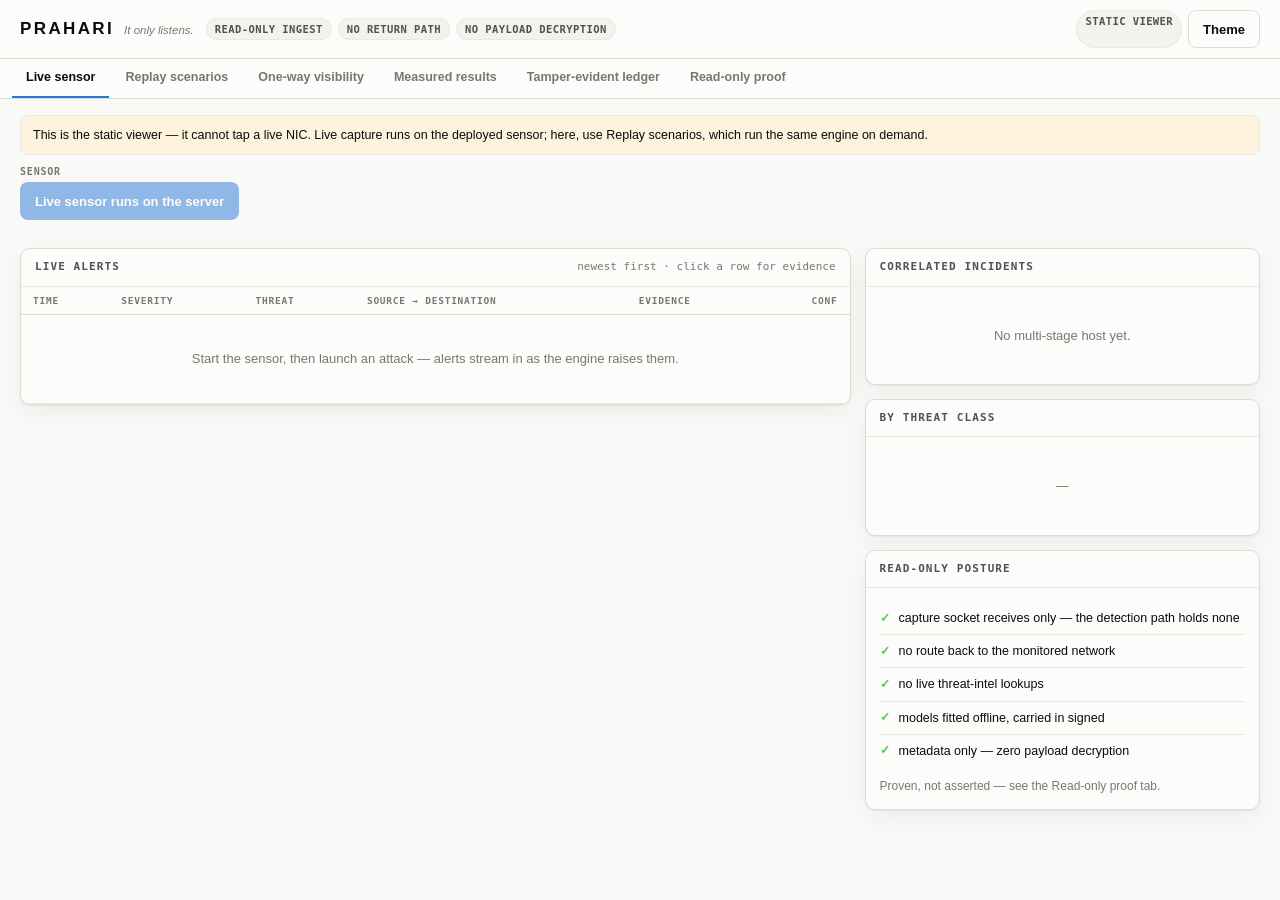
==== web/public/index.html @ 0287f347 "Add live web console: real-time sensor, SOC dashboard, and deployable viewer PRAHARI now has an end-" ====
<!doctype html>
<html lang="en">
<head>
<meta charset="utf-8">
<meta name="viewport" content="width=device-width, initial-scale=1, viewport-fit=cover">
<title>PRAHARI — passive network threat detection</title>
<link rel="icon" href="data:image/svg+xml,%3Csvg xmlns='http://www.w3.org/2000/svg' viewBox='0 0 32 32'%3E%3Ctext y='26' font-size='26'%3E%F0%9F%9B%A1%EF%B8%8F%3C/text%3E%3C/svg%3E">
<link rel="stylesheet" href="styles.css">
</head>
<body>
<header>
  <span class="brand">
    <h1>PRAHARI</h1>
    <span class="tag">It only listens.</span>
  </span>
  <span class="chips" id="posture-chips">
    <span class="chip">read-only ingest</span>
    <span class="chip">no return path</span>
    <span class="chip">no payload decryption</span>
  </span>
  <span class="grow"></span>
  <span class="chips">
    <span class="chip" id="mode-chip">checking…</span>
    <button class="btn ghost" id="theme-btn" title="Toggle theme" aria-label="Toggle theme">Theme</button>
  </span>
</header>

<nav class="tabs" role="tablist" id="tabs">
  <button role="tab" data-tab="live" aria-selected="true">Live sensor</button>
  <button role="tab" data-tab="replay" aria-selected="false">Replay scenarios</button>
  <button role="tab" data-tab="degraded" aria-selected="false">One-way visibility</button>
  <button role="tab" data-tab="metrics" aria-selected="false">Measured results</button>
  <button role="tab" data-tab="ledger" aria-selected="false">Tamper-evident ledger</button>
  <button role="tab" data-tab="proof" aria-selected="false">Read-only proof</button>
</nav>

<main>
  <!-- ===================== LIVE ===================== -->
  <section id="tab-live" class="tabpane">
    <div id="live-unavailable" class="banner" hidden></div>

    <div class="controls">
      <div class="field">
        <label>Sensor</label>
        <div style="display:flex;gap:8px;align-items:center">
          <button class="btn" id="live-toggle">Start sensor</button>
          <span class="clock" id="live-clock">idle</span>
        </div>
      </div>
      <div class="field grow">
        <label>Launch real attack traffic (crafted packets on the wire)</label>
        <div class="chips" id="attack-buttons"></div>
      </div>
    </div>

    <div class="stats" id="live-stats" style="margin-bottom:14px"></div>

    <div class="split">
      <div class="card">
        <h2>Live alerts <span class="muted" id="live-alert-count"></span>
          <span class="grow"></span>
          <span class="muted" style="font-weight:400;text-transform:none;letter-spacing:0">newest first · click a row for evidence</span>
        </h2>
        <div class="tablewrap">
          <table>
            <thead><tr>
              <th>Time</th><th>Severity</th><th>Threat</th>
              <th>Source → Destination</th><th>Evidence</th><th class="num">Conf</th>
            </tr></thead>
            <tbody id="live-alerts">
              <tr><td colspan="6" class="empty">Start the sensor, then launch an attack — alerts stream in as the engine raises them.</td></tr>
            </tbody>
          </table>
        </div>
      </div>
      <div class="stack">
        <div class="card">
          <h2>Correlated incidents</h2>
          <div class="body" id="live-incidents"><p class="empty" style="padding:12px 0">No multi-stage host yet.</p></div>
        </div>
        <div class="card">
          <h2>By threat class</h2>
          <div class="body" id="live-byclass"><p class="empty" style="padding:12px 0">—</p></div>
        </div>
        <div class="card">
          <h2>Read-only posture</h2>
          <div class="body">
            <ul class="posture">
              <li><span class="pass">✓</span> capture socket receives only — the detection path holds none</li>
              <li><span class="pass">✓</span> no route back to the monitored network</li>
              <li><span class="pass">✓</span> no live threat-intel lookups</li>
              <li><span class="pass">✓</span> models fitted offline, carried in signed</li>
              <li><span class="pass">✓</span> metadata only — zero payload decryption</li>
            </ul>
            <p class="note">Proven, not asserted — see the Read-only proof tab.</p>
          </div>
        </div>
      </div>
    </div>
  </section>

  <!-- ===================== REPLAY ===================== -->
  <section id="tab-replay" class="tabpane" hidden>
    <div class="controls">
      <div class="field">
        <label for="scenario">Scenario</label>
        <select id="scenario"></select>
      </div>
      <div class="field">
        <label for="jitter">C2 jitter <span id="jitter-val" class="mono"></span></label>
        <input type="range" id="jitter" min="0" max="50" value="20" step="5">
      </div>
      <div class="field">
        <label class="switch"><input type="checkbox" id="single-dir"> One-way visibility only</label>
      </div>
      <button class="btn" id="run-replay">Analyse</button>
      <div class="field">
        <label>Or upload a .pcap</label>
        <input type="file" id="pcap-file" accept=".pcap,.pcapng,.cap">
      </div>
    </div>
    <p class="note" id="replay-blurb"></p>
    <div class="stats" id="replay-stats" style="margin:14px 0"></div>
    <div class="split">
      <div class="card">
        <h2>Alerts <span class="muted" id="replay-alert-count"></span></h2>
        <div class="tablewrap">
          <table>
            <thead><tr><th>Time</th><th>Severity</th><th>Threat</th>
              <th>Source → Destination</th><th>Evidence</th><th class="num">Conf</th></tr></thead>
            <tbody id="replay-alerts"><tr><td colspan="6" class="empty">Choose a scenario and press Analyse.</td></tr></tbody>
          </table>
        </div>
      </div>
      <div class="stack">
        <div class="card"><h2>Correlated incidents</h2><div class="body" id="replay-incidents"></div></div>
        <div class="card"><h2>By threat class</h2><div class="body" id="replay-byclass"></div></div>
      </div>
    </div>
  </section>

  <!-- ===================== DEGRADED ===================== -->
  <section id="tab-degraded" class="tabpane" hidden>
    <div class="card"><div class="body">
      <p style="margin-top:0"><b>What "unidirectional" means here.</b> We assume the diode carries a TAP copy of
        <b>both</b> directions of each flow. The stricter reading — only one direction ever visible — breaks
        SYN/SYN-ACK completion, the out/in byte ratio, NXDOMAIN rate and every server-side TLS field. Rather than
        argue about it, we discard the reverse direction before the engine and measure what survives.</p>
      <div class="stats" id="degraded-stats" style="margin:12px 0"></div>
      <div class="tablewrap">
        <table>
          <thead><tr><th>Threat class</th><th class="num">Both directions</th><th class="num">One direction</th>
            <th>What is lost</th></tr></thead>
          <tbody id="degraded-rows"><tr><td colspan="4" class="empty"><span class="spinner"></span> measuring…</td></tr></tbody>
        </table>
      </div>
      <p class="note" id="degraded-note"></p>
    </div></div>
  </section>

  <!-- ===================== METRICS ===================== -->
  <section id="tab-metrics" class="tabpane" hidden>
    <div class="split">
      <div class="card">
        <h2>Held-out evaluation</h2>
        <div class="tablewrap"><table>
          <thead><tr><th>Threat class</th><th class="num">Precision</th><th class="num">Recall</th>
            <th class="num">F1</th><th class="num">TP/FP/FN</th></tr></thead>
          <tbody id="metrics-rows"></tbody>
        </table></div>
        <div class="body"><div class="stats" id="metrics-stats"></div></div>
      </div>
      <div class="stack">
        <div class="card">
          <h2>Beacon recall vs C2 jitter</h2>
          <div class="body"><div id="sweep-chart"></div>
            <p class="note">A detector that works only at zero jitter does not work. Recall is reported across the range, not as one number.</p>
          </div>
        </div>
        <div class="card"><h2>Honest caveats</h2><div class="body"><ul class="posture" id="metrics-caveats"></ul></div></div>
      </div>
    </div>
  </section>

  <!-- ===================== LEDGER ===================== -->
  <section id="tab-ledger" class="tabpane" hidden>
    <div class="card"><div class="body">
      <p style="margin-top:0">Every alert is appended to a <b>SHA-256 hash-chained</b> log. It is not a blockchain — it is
        tamper-<i>evident</i>: change one byte of one past alert and re-walking the chain names the record that broke.
        This is what the CERT-In 180-day retention duty actually needs.</p>
      <div style="display:flex;gap:10px;flex-wrap:wrap;margin:12px 0">
        <button class="btn ghost" id="verify-clean">Build &amp; verify a clean chain</button>
        <button class="btn danger" id="verify-tamper">Tamper with one record, then verify</button>
      </div>
      <div id="ledger-result"></div>
    </div></div>
  </section>

  <!-- ===================== PROOF ===================== -->
  <section id="tab-proof" class="tabpane" hidden>
    <div class="card"><div class="body">
      <p style="margin-top:0">Constraint (a): the sensor sits behind a diode — traffic in, nothing back. Before any detection,
        here is the property everything depends on. This walks the syntax tree of every module in the detection path and
        fails if one imports a socket, an HTTP client, or scapy. It also counts the sockets this interpreter holds.</p>
      <button class="btn" id="run-selftest">Run the read-only self-test</button>
      <div id="proof-result" style="margin-top:14px"></div>
    </div></div>
  </section>
</main>

<!-- alert detail drawer -->
<div id="scrim" class="scrim" hidden></div>
<aside id="drawer" class="drawer" hidden aria-label="Alert detail">
  <header>
    <span class="brand"><h1 style="font-size:14px" id="drawer-title">Alert</h1></span>
    <span class="grow"></span>
    <button class="btn ghost" id="drawer-close" aria-label="Close">✕</button>
  </header>
  <div class="content" id="drawer-content"></div>
</aside>

<script src="app.js"></script>
</body>
</html>
---- web/public/styles.css ----
/* PRAHARI dashboard.
   Colour roles come from a validated palette. Severity is never carried by
   colour alone: every severity shows its word in ink, with the status colour as
   a secondary edge cue — the documented mitigation for warning/serious sitting
   below the normal-vision separation floor. */

:root {
  color-scheme: light;
  --plane:        #f9f9f7;
  --surface:      #fcfcfb;
  --surface-2:    #f2f2ee;
  --border:       #dcdcd4;
  --border-soft:  #e9e9e2;
  --ink:          #0b0b0b;
  --ink-2:        #52514e;
  --ink-3:        #78776f;

  --series-1:     #2a78d6;
  --series-1-dim: #9ec5f4;
  --accent:       #1c5cab;

  --good:         #0ca30c;
  --warning:      #fab219;
  --serious:      #ec835a;
  --critical:     #d03b3b;
  --low:          #2a78d6;

  --tint-good:    #e8f6e8;
  --tint-warning: #fdf3dd;
  --tint-serious: #fbeae2;
  --tint-critical:#f9e6e6;
  --tint-low:     #e7f0fc;

  --mono: ui-monospace, SFMono-Regular, "SF Mono", Menlo, Consolas,
          "DejaVu Sans Mono", monospace;
  --sans: -apple-system, BlinkMacSystemFont, "Segoe UI", Roboto, Helvetica,
          Arial, sans-serif;
  --radius: 10px;
  --shadow: 0 1px 2px rgba(0,0,0,.05), 0 8px 24px rgba(0,0,0,.05);
}

@media (prefers-color-scheme: dark) {
  :root:not([data-theme="light"]) {
    color-scheme: dark;
    --plane:        #0d0d0d;
    --surface:      #1a1a19;
    --surface-2:    #232322;
    --border:       #35352f;
    --border-soft:  #2a2a26;
    --ink:          #ffffff;
    --ink-2:        #c3c2b7;
    --ink-3:        #94938a;
    --series-1:     #3987e5;
    --series-1-dim: #1c5cab;
    --accent:       #86b6ef;
    --tint-good:    #12291a;
    --tint-warning: #2e2510;
    --tint-serious: #2f1f18;
    --tint-critical:#2e1618;
    --tint-low:     #14243a;
    --shadow: 0 1px 2px rgba(0,0,0,.4), 0 8px 24px rgba(0,0,0,.35);
  }
}
:root[data-theme="dark"] {
  color-scheme: dark;
  --plane:        #0d0d0d;
  --surface:      #1a1a19;
  --surface-2:    #232322;
  --border:       #35352f;
  --border-soft:  #2a2a26;
  --ink:          #ffffff;
  --ink-2:        #c3c2b7;
  --ink-3:        #94938a;
  --series-1:     #3987e5;
  --series-1-dim: #1c5cab;
  --accent:       #86b6ef;
  --tint-good:    #12291a;
  --tint-warning: #2e2510;
  --tint-serious: #2f1f18;
  --tint-critical:#2e1618;
  --tint-low:     #14243a;
  --shadow: 0 1px 2px rgba(0,0,0,.4), 0 8px 24px rgba(0,0,0,.35);
}

* { box-sizing: border-box; }
html { -webkit-text-size-adjust: 100%; }
body {
  margin: 0; background: var(--plane); color: var(--ink);
  font: 14px/1.5 var(--sans);
  padding-bottom: env(safe-area-inset-bottom, 0px);
}
[hidden] { display: none !important; }
img { max-width: 100%; }
:focus-visible { outline: 2px solid var(--series-1); outline-offset: 2px; }

/* ---------- header ---------- */
header {
  position: sticky; top: 0; z-index: 40;
  display: flex; align-items: center; gap: 12px; flex-wrap: wrap;
  padding: 10px 20px; padding-top: calc(10px + env(safe-area-inset-top, 0px));
  background: var(--surface); border-bottom: 1px solid var(--border);
}
.brand { display: flex; align-items: baseline; gap: 10px; }
.brand h1 { margin: 0; font-size: 17px; letter-spacing: .14em; font-weight: 700; }
.brand .tag { color: var(--ink-3); font-size: 11.5px; font-style: italic; }
.chips { display: flex; gap: 6px; flex-wrap: wrap; }
.chip {
  font: 600 10.5px/1 var(--mono); letter-spacing: .04em; text-transform: uppercase;
  padding: 5px 8px; border-radius: 999px;
  background: var(--surface-2); color: var(--ink-2); border: 1px solid var(--border-soft);
  white-space: nowrap;
}
.chip.ok { background: var(--tint-good); color: var(--ink); border-color: transparent; }
.grow { flex: 1 1 auto; }

/* ---------- tabs ---------- */
nav.tabs {
  display: flex; gap: 2px; overflow-x: auto; padding: 0 12px;
  background: var(--surface); border-bottom: 1px solid var(--border);
  position: sticky; top: 53px; z-index: 30; scrollbar-width: thin;
}
nav.tabs button {
  appearance: none; border: 0; background: none; cursor: pointer;
  font: 600 12.5px/1 var(--sans); color: var(--ink-3);
  padding: 12px 14px; border-bottom: 2px solid transparent; white-space: nowrap;
}
nav.tabs button[aria-selected="true"] { color: var(--ink); border-bottom-color: var(--series-1); }
nav.tabs button:hover { color: var(--ink); }

main { padding: 16px 20px 40px; max-width: 1680px; margin: 0 auto; }

/* ---------- generic surfaces ---------- */
.card {
  background: var(--surface); border: 1px solid var(--border);
  border-radius: var(--radius); box-shadow: var(--shadow);
}
.card > h2 {
  margin: 0; padding: 11px 14px; border-bottom: 1px solid var(--border-soft);
  font: 700 11px/1.3 var(--mono); letter-spacing: .1em; text-transform: uppercase;
  color: var(--ink-2); display: flex; align-items: center; gap: 8px; flex-wrap: wrap;
}
.card .body { padding: 14px; }
.muted { color: var(--ink-3); }
.note { color: var(--ink-3); font-size: 12px; line-height: 1.55; margin: 10px 0 0; }

/* ---------- controls ---------- */
.controls {
  display: flex; gap: 10px; align-items: flex-end; flex-wrap: wrap;
  margin-bottom: 14px;
}
.field { display: flex; flex-direction: column; gap: 5px; min-width: 0; }
.field > label {
  font: 700 10px/1 var(--mono); letter-spacing: .08em; text-transform: uppercase;
  color: var(--ink-3);
}
select, input[type="number"], input[type="file"] {
  font: 13px var(--sans); color: var(--ink); background: var(--surface);
  border: 1px solid var(--border); border-radius: 8px; padding: 8px 10px;
  min-height: 38px; max-width: 100%;
}
input[type="range"] { width: 160px; accent-color: var(--series-1); min-height: 38px; }
button.btn {
  font: 600 13px var(--sans); cursor: pointer; min-height: 38px;
  padding: 8px 14px; border-radius: 8px;
  background: var(--series-1); color: #fff; border: 1px solid transparent;
}
button.btn.ghost { background: var(--surface); color: var(--ink); border-color: var(--border); }
button.btn.danger { background: var(--critical); }
button.btn:disabled { opacity: .5; cursor: progress; }
.switch { display: flex; align-items: center; gap: 8px; font-size: 13px; min-height: 38px; }
.switch input { width: 17px; height: 17px; accent-color: var(--series-1); }

/* ---------- stat tiles ---------- */
.stats { display: grid; grid-template-columns: repeat(auto-fit, minmax(128px, 1fr)); gap: 10px; }
.stat { background: var(--surface); border: 1px solid var(--border); border-radius: var(--radius); padding: 12px 14px; }
.stat b { display: block; font: 700 23px/1.1 var(--sans); font-variant-numeric: tabular-nums; }
.stat span {
  display: block; margin-top: 5px; color: var(--ink-3);
  font: 700 9.5px/1.3 var(--mono); letter-spacing: .08em; text-transform: uppercase;
}

/* ---------- layout ---------- */
.split { display: grid; grid-template-columns: minmax(0, 2.1fr) minmax(0, 1fr); gap: 14px; align-items: start; }
.stack { display: grid; gap: 14px; }
@media (max-width: 1080px) { .split { grid-template-columns: 1fr; } }

/* ---------- tables ---------- */
.tablewrap { overflow-x: auto; }
table { width: 100%; border-collapse: collapse; font-size: 12.5px; }
th {
  text-align: left; padding: 9px 12px; color: var(--ink-3); white-space: nowrap;
  font: 700 9.5px/1 var(--mono); letter-spacing: .08em; text-transform: uppercase;
  border-bottom: 1px solid var(--border); position: sticky; top: 0; background: var(--surface);
}
td { padding: 9px 12px; border-bottom: 1px solid var(--border-soft); vertical-align: middle; }
tbody tr:hover { background: var(--surface-2); }
tbody tr.clickable { cursor: pointer; }
td.num, th.num { text-align: right; font-variant-numeric: tabular-nums; }
.mono { font-family: var(--mono); font-size: 11.5px; }
.evidence { color: var(--ink-2); font-family: var(--mono); font-size: 11px; }

/* ---------- severity: word in ink, colour as edge ---------- */
.sev {
  display: inline-flex; align-items: center; gap: 6px;
  font: 700 10px/1 var(--mono); letter-spacing: .07em; text-transform: uppercase;
  padding: 5px 9px 5px 7px; border-radius: 6px; color: var(--ink);
  border-left: 3px solid var(--ink-3); background: var(--surface-2); white-space: nowrap;
}
.sev.critical { border-left-color: var(--critical); background: var(--tint-critical); }
.sev.high     { border-left-color: var(--serious);  background: var(--tint-serious); }
.sev.medium   { border-left-color: var(--warning);  background: var(--tint-warning); }
.sev.low      { border-left-color: var(--low);      background: var(--tint-low); }

.pass, .fail { display: inline-flex; align-items: center; gap: 6px; font-weight: 700; font-size: 12px; }
.pass { color: var(--good); }
.fail { color: var(--critical); }
:root[data-theme="dark"] .pass, :root:not([data-theme="light"]) .pass { color: #4ec94e; }

/* ---------- timeline ---------- */
.timeline { display: flex; align-items: center; gap: 12px; flex-wrap: wrap; }
.timeline input[type="range"] { flex: 1 1 240px; width: auto; }
.clock { font: 700 12px var(--mono); color: var(--ink-2); font-variant-numeric: tabular-nums; }

/* ---------- charts ---------- */
.chart { width: 100%; display: block; overflow: visible; }
.bar-row { display: grid; grid-template-columns: 132px 1fr 42px; gap: 10px; align-items: center; margin-bottom: 7px; }
.bar-row .lbl { font-size: 11.5px; color: var(--ink-2); overflow: hidden; text-overflow: ellipsis; white-space: nowrap; }
.bar-track { background: var(--surface-2); border-radius: 4px; height: 15px; overflow: hidden; }
.bar-fill { height: 100%; background: var(--series-1); border-radius: 0 4px 4px 0; min-width: 2px; }
.bar-row .val { text-align: right; font: 700 11.5px var(--mono); font-variant-numeric: tabular-nums; }

/* ---------- incidents ---------- */
.incident { border: 1px solid var(--border-soft); border-radius: 8px; padding: 10px 12px; margin-bottom: 9px; background: var(--surface-2); }
.incident .ent { font: 700 13px var(--mono); }
.chain { display: flex; flex-wrap: wrap; gap: 5px; margin-top: 7px; align-items: center; }
.chain .step { font-size: 11px; padding: 3px 7px; border-radius: 5px; background: var(--surface); border: 1px solid var(--border); }
.chain .arr { color: var(--ink-3); font-size: 11px; }

/* ---------- posture list ---------- */
ul.posture { list-style: none; margin: 0; padding: 0; }
ul.posture li { display: flex; gap: 9px; padding: 7px 0; border-bottom: 1px solid var(--border-soft); font-size: 12.5px; line-height: 1.45; }
ul.posture li:last-child { border-bottom: 0; }

/* ---------- drawer ---------- */
.scrim { position: fixed; inset: 0; background: rgba(0,0,0,.45); z-index: 60; }
.drawer {
  position: fixed; top: 0; right: 0; bottom: 0; width: min(620px, 100%);
  background: var(--surface); border-left: 1px solid var(--border); z-index: 61;
  display: flex; flex-direction: column;
  padding-top: env(safe-area-inset-top, 0px); padding-bottom: env(safe-area-inset-bottom, 0px);
}
.drawer header { position: static; border-bottom: 1px solid var(--border); }
.drawer .content { overflow-y: auto; padding: 16px; flex: 1 1 auto; }
.kv { display: grid; grid-template-columns: minmax(120px, 34%) 1fr; gap: 7px 12px; font-size: 12.5px; }
.kv dt { color: var(--ink-3); font: 700 10px/1.5 var(--mono); letter-spacing: .06em; text-transform: uppercase; }
.kv dd { margin: 0; font-family: var(--mono); font-size: 11.5px; overflow-wrap: anywhere; }
pre.raw {
  background: var(--surface-2); border: 1px solid var(--border-soft); border-radius: 8px;
  padding: 12px; overflow-x: auto; font: 11px/1.55 var(--mono); margin: 0;
}
.banner {
  padding: 10px 12px; border-radius: 8px; font-size: 12.5px; line-height: 1.5;
  background: var(--tint-warning); border: 1px solid var(--border-soft); margin-bottom: 12px;
}
.banner.crit { background: var(--tint-critical); }
.banner.good { background: var(--tint-good); }
.empty { padding: 34px 14px; text-align: center; color: var(--ink-3); font-size: 13px; }
.spinner { display: inline-block; width: 13px; height: 13px; border: 2px solid var(--border);
  border-top-color: var(--series-1); border-radius: 50%; animation: spin .7s linear infinite; }
@keyframes spin { to { transform: rotate(360deg); } }
@media (prefers-reduced-motion: reduce) { .spinner { animation: none; } * { transition: none !important; } }
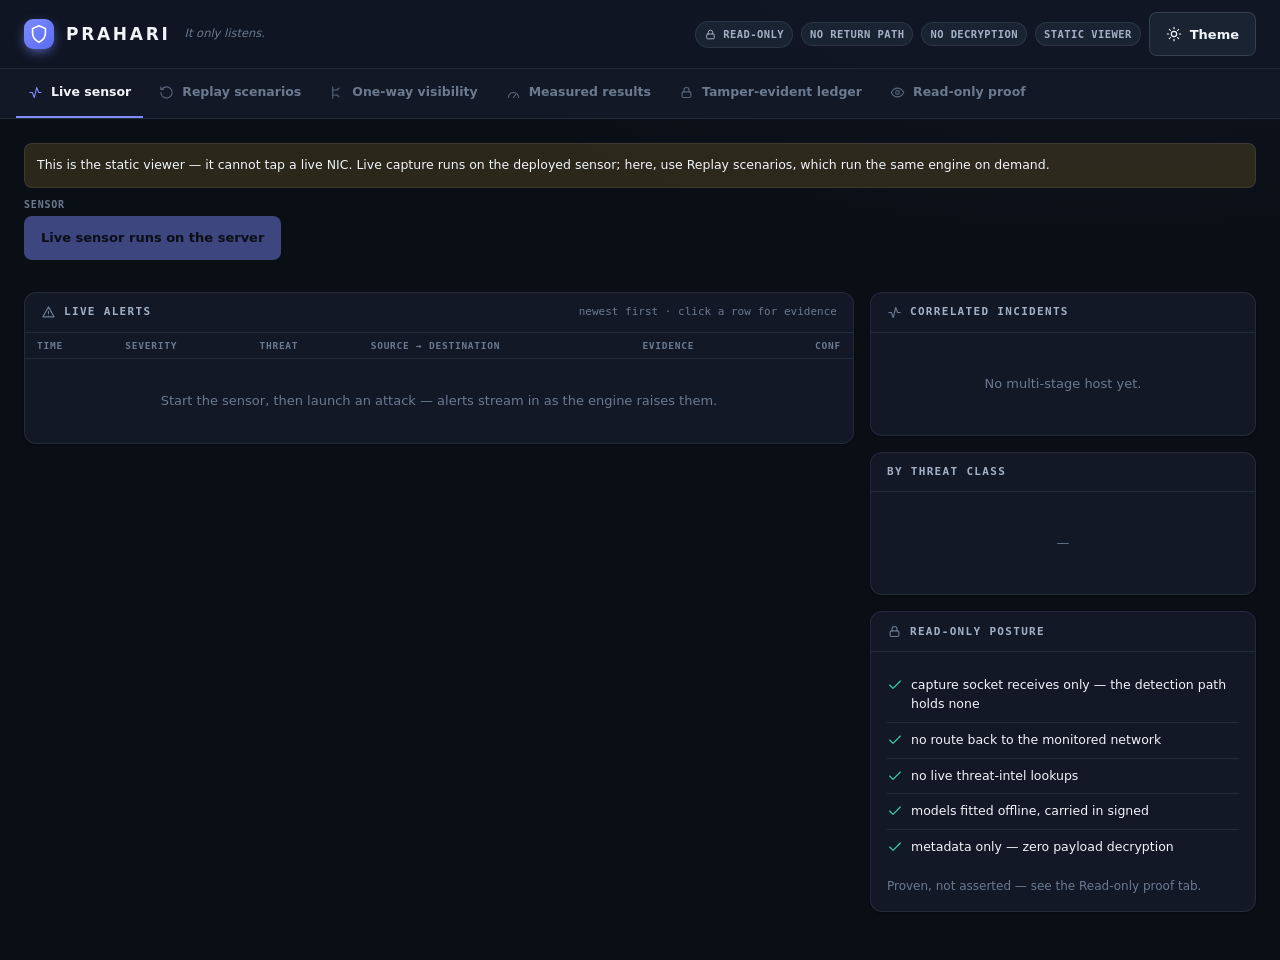
==== commit e7d72eba: "Redesign the console (dark-first ops UI) and add production server deployment UI/UX overhaul, using " ====
--- a/web/public/index.html
+++ b/web/public/index.html
@@ -8,30 +8,54 @@
 <link rel="stylesheet" href="styles.css">
 </head>
 <body>
+<!-- vector icon sprite: consistent 1.75 stroke, themeable via currentColor, no CDN -->
+<svg width="0" height="0" style="position:absolute" aria-hidden="true">
+  <defs>
+    <symbol id="i-shield" viewBox="0 0 24 24"><path d="M12 3l7 3v5c0 4.5-3 8-7 10-4-2-7-5.5-7-10V6z"/></symbol>
+    <symbol id="i-activity" viewBox="0 0 24 24"><path d="M3 12h4l3 8 4-16 3 8h4"/></symbol>
+    <symbol id="i-replay" viewBox="0 0 24 24"><path d="M3 12a9 9 0 109-9 9 9 0 00-7 3.3M3 3v4h4"/></symbol>
+    <symbol id="i-split" viewBox="0 0 24 24"><path d="M6 3v18M6 8h7l3-3M6 16h7l3 3"/></symbol>
+    <symbol id="i-gauge" viewBox="0 0 24 24"><path d="M4 20a8 8 0 1116 0"/><path d="M12 20l4-6"/></symbol>
+    <symbol id="i-lock" viewBox="0 0 24 24"><rect x="5" y="11" width="14" height="9" rx="2"/><path d="M8 11V8a4 4 0 018 0v3"/></symbol>
+    <symbol id="i-eye" viewBox="0 0 24 24"><path d="M2 12s3.5-7 10-7 10 7 10 7-3.5 7-10 7S2 12 2 12z"/><circle cx="12" cy="12" r="3"/></symbol>
+    <symbol id="i-check" viewBox="0 0 24 24"><path d="M4 12l5 5L20 6"/></symbol>
+    <symbol id="i-x" viewBox="0 0 24 24"><path d="M6 6l12 12M18 6L6 18"/></symbol>
+    <symbol id="i-alert" viewBox="0 0 24 24"><path d="M12 3l9 16H3z"/><path d="M12 10v4M12 17.5v.5"/></symbol>
+    <symbol id="i-play" viewBox="0 0 24 24"><path d="M7 4l13 8-13 8z"/></symbol>
+    <symbol id="i-stop" viewBox="0 0 24 24"><rect x="6" y="6" width="12" height="12" rx="2"/></symbol>
+    <symbol id="i-bolt" viewBox="0 0 24 24"><path d="M13 3L4 14h7l-1 7 9-11h-7z"/></symbol>
+    <symbol id="i-sun" viewBox="0 0 24 24"><circle cx="12" cy="12" r="4"/><path d="M12 2v2M12 20v2M4 12H2M22 12h-2M5 5l1.5 1.5M17.5 17.5L19 19M19 5l-1.5 1.5M6.5 17.5L5 19"/></symbol>
+    <symbol id="i-info" viewBox="0 0 24 24"><circle cx="12" cy="12" r="9"/><path d="M12 11v5M12 8v.5"/></symbol>
+    <symbol id="i-search" viewBox="0 0 24 24"><circle cx="11" cy="11" r="7"/><path d="M20 20l-4-4"/></symbol>
+  </defs>
+</svg>
+
 <header>
   <span class="brand">
-    <h1>PRAHARI</h1>
+    <span class="mark"><svg class="ico ico-lg"><use href="#i-shield"/></svg></span>
+    <span>
+      <h1>PRAHARI</h1>
+    </span>
     <span class="tag">It only listens.</span>
   </span>
+  <span class="grow"></span>
   <span class="chips" id="posture-chips">
-    <span class="chip">read-only ingest</span>
+    <span class="chip"><svg class="ico"><use href="#i-lock"/></svg>read-only</span>
     <span class="chip">no return path</span>
-    <span class="chip">no payload decryption</span>
-  </span>
-  <span class="grow"></span>
-  <span class="chips">
+    <span class="chip">no decryption</span>
     <span class="chip" id="mode-chip">checking…</span>
-    <button class="btn ghost" id="theme-btn" title="Toggle theme" aria-label="Toggle theme">Theme</button>
+    <button class="btn ghost" id="theme-btn" title="Toggle theme" aria-label="Toggle theme">
+      <svg class="ico"><use href="#i-sun"/></svg>Theme</button>
   </span>
 </header>
 
 <nav class="tabs" role="tablist" id="tabs">
-  <button role="tab" data-tab="live" aria-selected="true">Live sensor</button>
-  <button role="tab" data-tab="replay" aria-selected="false">Replay scenarios</button>
-  <button role="tab" data-tab="degraded" aria-selected="false">One-way visibility</button>
-  <button role="tab" data-tab="metrics" aria-selected="false">Measured results</button>
-  <button role="tab" data-tab="ledger" aria-selected="false">Tamper-evident ledger</button>
-  <button role="tab" data-tab="proof" aria-selected="false">Read-only proof</button>
+  <button role="tab" data-tab="live" aria-selected="true"><svg class="ico"><use href="#i-activity"/></svg>Live sensor</button>
+  <button role="tab" data-tab="replay" aria-selected="false"><svg class="ico"><use href="#i-replay"/></svg>Replay scenarios</button>
+  <button role="tab" data-tab="degraded" aria-selected="false"><svg class="ico"><use href="#i-split"/></svg>One-way visibility</button>
+  <button role="tab" data-tab="metrics" aria-selected="false"><svg class="ico"><use href="#i-gauge"/></svg>Measured results</button>
+  <button role="tab" data-tab="ledger" aria-selected="false"><svg class="ico"><use href="#i-lock"/></svg>Tamper-evident ledger</button>
+  <button role="tab" data-tab="proof" aria-selected="false"><svg class="ico"><use href="#i-eye"/></svg>Read-only proof</button>
 </nav>
 
 <main>
@@ -42,24 +66,24 @@
     <div class="controls">
       <div class="field">
         <label>Sensor</label>
-        <div style="display:flex;gap:8px;align-items:center">
-          <button class="btn" id="live-toggle">Start sensor</button>
-          <span class="clock" id="live-clock">idle</span>
+        <div style="display:flex;gap:10px;align-items:center">
+          <button class="btn" id="live-toggle"><svg class="ico"><use href="#i-play"/></svg>Start sensor</button>
+          <span class="clock mono muted" id="live-clock">idle</span>
         </div>
       </div>
       <div class="field grow">
-        <label>Launch real attack traffic (crafted packets on the wire)</label>
-        <div class="chips" id="attack-buttons"></div>
-      </div>
-    </div>
-
-    <div class="stats" id="live-stats" style="margin-bottom:14px"></div>
+        <label>Launch real attack traffic — crafted packets on the wire</label>
+        <div class="attackbar" id="attack-buttons"></div>
+      </div>
+    </div>
+
+    <div class="stats" id="live-stats" style="margin-bottom:var(--s4)"></div>
 
     <div class="split">
       <div class="card">
-        <h2>Live alerts <span class="muted" id="live-alert-count"></span>
+        <h2><svg class="ico"><use href="#i-alert"/></svg>Live alerts <span class="muted" id="live-alert-count"></span>
           <span class="grow"></span>
-          <span class="muted" style="font-weight:400;text-transform:none;letter-spacing:0">newest first · click a row for evidence</span>
+          <span class="subtle">newest first · click a row for evidence</span>
         </h2>
         <div class="tablewrap">
           <table>
@@ -75,7 +99,7 @@
       </div>
       <div class="stack">
         <div class="card">
-          <h2>Correlated incidents</h2>
+          <h2><svg class="ico"><use href="#i-activity"/></svg>Correlated incidents</h2>
           <div class="body" id="live-incidents"><p class="empty" style="padding:12px 0">No multi-stage host yet.</p></div>
         </div>
         <div class="card">
@@ -83,14 +107,14 @@
           <div class="body" id="live-byclass"><p class="empty" style="padding:12px 0">—</p></div>
         </div>
         <div class="card">
-          <h2>Read-only posture</h2>
+          <h2><svg class="ico"><use href="#i-lock"/></svg>Read-only posture</h2>
           <div class="body">
             <ul class="posture">
-              <li><span class="pass">✓</span> capture socket receives only — the detection path holds none</li>
-              <li><span class="pass">✓</span> no route back to the monitored network</li>
-              <li><span class="pass">✓</span> no live threat-intel lookups</li>
-              <li><span class="pass">✓</span> models fitted offline, carried in signed</li>
-              <li><span class="pass">✓</span> metadata only — zero payload decryption</li>
+              <li><svg class="ico"><use href="#i-check"/></svg>capture socket receives only — the detection path holds none</li>
+              <li><svg class="ico"><use href="#i-check"/></svg>no route back to the monitored network</li>
+              <li><svg class="ico"><use href="#i-check"/></svg>no live threat-intel lookups</li>
+              <li><svg class="ico"><use href="#i-check"/></svg>models fitted offline, carried in signed</li>
+              <li><svg class="ico"><use href="#i-check"/></svg>metadata only — zero payload decryption</li>
             </ul>
             <p class="note">Proven, not asserted — see the Read-only proof tab.</p>
           </div>
--- a/web/public/styles.css
+++ b/web/public/styles.css
@@ -1,271 +1,371 @@
-/* PRAHARI dashboard.
-   Colour roles come from a validated palette. Severity is never carried by
-   colour alone: every severity shows its word in ink, with the status colour as
-   a secondary edge cue — the documented mitigation for warning/serious sitting
-   below the normal-vision separation floor. */
+/* ============================================================================
+   PRAHARI — Security Operations Console
+   Dark-first, data-dense dashboard. Design tokens drive both themes; nothing is
+   a raw hex in a component. Severity is the primary visual language and is never
+   carried by colour alone — every severity shows its word plus an icon, with the
+   status colour as a left edge. Interactive accents are indigo, kept distinct
+   from the amber/orange/red severity ramp so "amber" never means two things.
+   No CDN, no web font download — a technical system stack, so it renders behind
+   an air gap. All colour pairs meet WCAG AA on their surface.
+   ============================================================================ */
 
 :root {
+  color-scheme: dark;
+
+  /* -- type -- */
+  --mono: ui-monospace, "Cascadia Code", "JetBrains Mono", "SF Mono", Menlo,
+          Consolas, "DejaVu Sans Mono", monospace;
+  --sans: system-ui, -apple-system, "Segoe UI", Roboto, Inter, Helvetica, Arial,
+          sans-serif;
+
+  /* -- spacing rhythm (4/8) -- */
+  --s1: 4px; --s2: 8px; --s3: 12px; --s4: 16px; --s5: 24px; --s6: 32px; --s7: 48px;
+  --icon-sm: 14px; --icon-md: 18px; --icon-lg: 22px;
+  --radius: 12px; --radius-sm: 8px; --radius-xs: 6px;
+
+  /* -- dark surfaces (default) -- */
+  --plane:       #0a0e15;
+  --surface:     #121826;
+  --surface-2:   #1a2332;
+  --surface-3:   #222d3d;
+  --border:      rgba(148, 163, 184, 0.14);
+  --border-2:    rgba(148, 163, 184, 0.22);
+
+  --ink:         #f1f5f9;
+  --ink-2:       #a3b1c6;
+  --ink-3:       #6b7a90;
+
+  /* -- interactive accent: indigo (never a severity) -- */
+  --accent:      #7c8bff;
+  --accent-2:    #9aa6ff;
+  --accent-ink:  #0a0e15;
+  --accent-soft: rgba(124, 139, 255, 0.16);
+  --ring:        #7c8bff;
+
+  /* -- severity ramp (the star) — tuned for >=4.5:1 on --surface -- */
+  --critical:    #ff5c7a;
+  --high:        #ff9f52;
+  --medium:      #f5c542;
+  --low:         #4bb8f0;
+  --good:        #35d6a4;
+  --info:        #7c8bff;
+
+  --tint-critical: rgba(255, 92, 122, 0.14);
+  --tint-high:     rgba(255, 159, 82, 0.14);
+  --tint-medium:   rgba(245, 197, 66, 0.14);
+  --tint-low:      rgba(75, 184, 240, 0.14);
+  --tint-good:     rgba(53, 214, 164, 0.14);
+  --tint-accent:   rgba(124, 139, 255, 0.14);
+
+  --shadow: 0 1px 2px rgba(0,0,0,.4), 0 12px 32px -8px rgba(0,0,0,.5);
+  --shadow-sm: 0 1px 2px rgba(0,0,0,.35);
+  --glow-live: 0 0 0 rgba(53, 214, 164, .5);
+  --dur: 200ms;
+  --ease: cubic-bezier(.4, 0, .2, 1);
+}
+
+/* -- light theme (opt-in; dashboards default to dark) -- */
+:root[data-theme="light"] {
   color-scheme: light;
-  --plane:        #f9f9f7;
-  --surface:      #fcfcfb;
-  --surface-2:    #f2f2ee;
-  --border:       #dcdcd4;
-  --border-soft:  #e9e9e2;
-  --ink:          #0b0b0b;
-  --ink-2:        #52514e;
-  --ink-3:        #78776f;
-
-  --series-1:     #2a78d6;
-  --series-1-dim: #9ec5f4;
-  --accent:       #1c5cab;
-
-  --good:         #0ca30c;
-  --warning:      #fab219;
-  --serious:      #ec835a;
-  --critical:     #d03b3b;
-  --low:          #2a78d6;
-
-  --tint-good:    #e8f6e8;
-  --tint-warning: #fdf3dd;
-  --tint-serious: #fbeae2;
-  --tint-critical:#f9e6e6;
-  --tint-low:     #e7f0fc;
-
-  --mono: ui-monospace, SFMono-Regular, "SF Mono", Menlo, Consolas,
-          "DejaVu Sans Mono", monospace;
-  --sans: -apple-system, BlinkMacSystemFont, "Segoe UI", Roboto, Helvetica,
-          Arial, sans-serif;
-  --radius: 10px;
-  --shadow: 0 1px 2px rgba(0,0,0,.05), 0 8px 24px rgba(0,0,0,.05);
-}
-
-@media (prefers-color-scheme: dark) {
-  :root:not([data-theme="light"]) {
-    color-scheme: dark;
-    --plane:        #0d0d0d;
-    --surface:      #1a1a19;
-    --surface-2:    #232322;
-    --border:       #35352f;
-    --border-soft:  #2a2a26;
-    --ink:          #ffffff;
-    --ink-2:        #c3c2b7;
-    --ink-3:        #94938a;
-    --series-1:     #3987e5;
-    --series-1-dim: #1c5cab;
-    --accent:       #86b6ef;
-    --tint-good:    #12291a;
-    --tint-warning: #2e2510;
-    --tint-serious: #2f1f18;
-    --tint-critical:#2e1618;
-    --tint-low:     #14243a;
-    --shadow: 0 1px 2px rgba(0,0,0,.4), 0 8px 24px rgba(0,0,0,.35);
-  }
-}
-:root[data-theme="dark"] {
-  color-scheme: dark;
-  --plane:        #0d0d0d;
-  --surface:      #1a1a19;
-  --surface-2:    #232322;
-  --border:       #35352f;
-  --border-soft:  #2a2a26;
-  --ink:          #ffffff;
-  --ink-2:        #c3c2b7;
-  --ink-3:        #94938a;
-  --series-1:     #3987e5;
-  --series-1-dim: #1c5cab;
-  --accent:       #86b6ef;
-  --tint-good:    #12291a;
-  --tint-warning: #2e2510;
-  --tint-serious: #2f1f18;
-  --tint-critical:#2e1618;
-  --tint-low:     #14243a;
-  --shadow: 0 1px 2px rgba(0,0,0,.4), 0 8px 24px rgba(0,0,0,.35);
+  --plane:       #f4f6fb;
+  --surface:     #ffffff;
+  --surface-2:   #f1f4f9;
+  --surface-3:   #e6ebf3;
+  --border:      rgba(15, 23, 42, 0.10);
+  --border-2:    rgba(15, 23, 42, 0.16);
+  --ink:         #0f172a;
+  --ink-2:       #475569;
+  --ink-3:       #7c8698;
+  --accent:      #4f57d8;
+  --accent-2:    #3f47c4;
+  --accent-ink:  #ffffff;
+  --accent-soft: rgba(79, 87, 216, 0.12);
+  --ring:        #4f57d8;
+  --critical:    #d81e50;
+  --high:        #c2620e;
+  --medium:      #9a6b00;
+  --low:         #0e73b8;
+  --good:        #0a8f63;
+  --info:        #4f57d8;
+  --tint-critical: rgba(216, 30, 80, 0.10);
+  --tint-high:     rgba(194, 98, 14, 0.10);
+  --tint-medium:   rgba(154, 107, 0, 0.10);
+  --tint-low:      rgba(14, 115, 184, 0.10);
+  --tint-good:     rgba(10, 143, 99, 0.10);
+  --tint-accent:   rgba(79, 87, 216, 0.10);
+  --shadow: 0 1px 2px rgba(15,23,42,.06), 0 12px 28px -10px rgba(15,23,42,.14);
+  --shadow-sm: 0 1px 2px rgba(15,23,42,.06);
 }
 
 * { box-sizing: border-box; }
 html { -webkit-text-size-adjust: 100%; }
 body {
-  margin: 0; background: var(--plane); color: var(--ink);
-  font: 14px/1.5 var(--sans);
+  margin: 0;
+  background:
+    radial-gradient(1200px 600px at 85% -10%, rgba(124,139,255,.06), transparent 60%),
+    var(--plane);
+  color: var(--ink);
+  font: 14px/1.55 var(--sans);
+  -webkit-font-smoothing: antialiased;
   padding-bottom: env(safe-area-inset-bottom, 0px);
+  min-height: 100vh;
 }
 [hidden] { display: none !important; }
 img { max-width: 100%; }
-:focus-visible { outline: 2px solid var(--series-1); outline-offset: 2px; }
-
-/* ---------- header ---------- */
+::selection { background: var(--accent-soft); }
+:focus-visible { outline: 2px solid var(--ring); outline-offset: 2px; border-radius: var(--radius-xs); }
+:focus:not(:focus-visible) { outline: none; }
+
+svg { display: block; }
+.ico { width: var(--icon-md); height: var(--icon-md); stroke: currentColor; stroke-width: 1.75;
+  fill: none; stroke-linecap: round; stroke-linejoin: round; flex: none; }
+.ico-sm { width: var(--icon-sm); height: var(--icon-sm); }
+.ico-lg { width: var(--icon-lg); height: var(--icon-lg); }
+
+/* ---------- header / command bar ---------- */
 header {
   position: sticky; top: 0; z-index: 40;
-  display: flex; align-items: center; gap: 12px; flex-wrap: wrap;
-  padding: 10px 20px; padding-top: calc(10px + env(safe-area-inset-top, 0px));
-  background: var(--surface); border-bottom: 1px solid var(--border);
-}
-.brand { display: flex; align-items: baseline; gap: 10px; }
-.brand h1 { margin: 0; font-size: 17px; letter-spacing: .14em; font-weight: 700; }
-.brand .tag { color: var(--ink-3); font-size: 11.5px; font-style: italic; }
-.chips { display: flex; gap: 6px; flex-wrap: wrap; }
+  display: flex; align-items: center; gap: var(--s4); flex-wrap: wrap;
+  padding: var(--s3) var(--s5);
+  padding-top: calc(var(--s3) + env(safe-area-inset-top, 0px));
+  background: color-mix(in srgb, var(--surface) 82%, transparent);
+  backdrop-filter: blur(12px);
+  border-bottom: 1px solid var(--border);
+}
+.brand { display: flex; align-items: center; gap: var(--s3); }
+.brand .mark {
+  width: 30px; height: 30px; border-radius: 9px; flex: none;
+  display: grid; place-items: center;
+  background: linear-gradient(135deg, var(--accent), #5b6bf0);
+  color: #fff; box-shadow: 0 4px 14px -4px var(--accent);
+}
+.brand .mark .ico { stroke: #fff; }
+.brand h1 { margin: 0; font: 700 17px/1 var(--sans); letter-spacing: .16em; }
+.brand .tag { color: var(--ink-3); font-size: 11.5px; font-style: italic; margin-left: 2px; }
+.grow { flex: 1 1 auto; }
+
+.chips { display: flex; gap: var(--s2); flex-wrap: wrap; align-items: center; }
 .chip {
+  display: inline-flex; align-items: center; gap: 6px;
   font: 600 10.5px/1 var(--mono); letter-spacing: .04em; text-transform: uppercase;
-  padding: 5px 8px; border-radius: 999px;
-  background: var(--surface-2); color: var(--ink-2); border: 1px solid var(--border-soft);
+  padding: 6px var(--s2); border-radius: 999px;
+  background: var(--surface-2); color: var(--ink-2); border: 1px solid var(--border);
   white-space: nowrap;
 }
-.chip.ok { background: var(--tint-good); color: var(--ink); border-color: transparent; }
-.grow { flex: 1 1 auto; }
+.chip .ico { width: 13px; height: 13px; }
+.chip.ok { background: var(--tint-good); color: var(--good); border-color: transparent; }
+.chip.live { background: var(--tint-good); color: var(--good); border-color: transparent; }
+.chip.live .dot { width: 7px; height: 7px; border-radius: 50%; background: var(--good);
+  animation: pulse 1.8s var(--ease) infinite; }
+.chip.warn { background: var(--tint-medium); color: var(--medium); border-color: transparent; }
+@keyframes pulse { 0%,100% { box-shadow: 0 0 0 0 var(--good); } 50% { box-shadow: 0 0 0 4px transparent; } }
 
 /* ---------- tabs ---------- */
 nav.tabs {
-  display: flex; gap: 2px; overflow-x: auto; padding: 0 12px;
+  display: flex; gap: var(--s1); overflow-x: auto; padding: 0 var(--s4);
   background: var(--surface); border-bottom: 1px solid var(--border);
-  position: sticky; top: 53px; z-index: 30; scrollbar-width: thin;
-}
+  position: sticky; top: 55px; z-index: 30; scrollbar-width: thin;
+}
+nav.tabs::-webkit-scrollbar { height: 0; }
 nav.tabs button {
   appearance: none; border: 0; background: none; cursor: pointer;
+  display: inline-flex; align-items: center; gap: var(--s2);
   font: 600 12.5px/1 var(--sans); color: var(--ink-3);
-  padding: 12px 14px; border-bottom: 2px solid transparent; white-space: nowrap;
-}
-nav.tabs button[aria-selected="true"] { color: var(--ink); border-bottom-color: var(--series-1); }
+  padding: var(--s4) var(--s3); border-bottom: 2px solid transparent;
+  white-space: nowrap; transition: color var(--dur) var(--ease);
+}
+nav.tabs button .ico { width: 15px; height: 15px; opacity: .8; }
+nav.tabs button[aria-selected="true"] { color: var(--ink); border-bottom-color: var(--accent); }
+nav.tabs button[aria-selected="true"] .ico { opacity: 1; color: var(--accent); }
 nav.tabs button:hover { color: var(--ink); }
 
-main { padding: 16px 20px 40px; max-width: 1680px; margin: 0 auto; }
-
-/* ---------- generic surfaces ---------- */
+main { padding: var(--s5) var(--s5) var(--s7); max-width: 1720px; margin: 0 auto; }
+.tabpane { animation: fade var(--dur) var(--ease); }
+@keyframes fade { from { opacity: 0; transform: translateY(4px); } to { opacity: 1; transform: none; } }
+
+/* ---------- cards ---------- */
 .card {
   background: var(--surface); border: 1px solid var(--border);
-  border-radius: var(--radius); box-shadow: var(--shadow);
+  border-radius: var(--radius); box-shadow: var(--shadow-sm);
+  overflow: clip;
 }
 .card > h2 {
-  margin: 0; padding: 11px 14px; border-bottom: 1px solid var(--border-soft);
-  font: 700 11px/1.3 var(--mono); letter-spacing: .1em; text-transform: uppercase;
-  color: var(--ink-2); display: flex; align-items: center; gap: 8px; flex-wrap: wrap;
-}
-.card .body { padding: 14px; }
+  margin: 0; padding: var(--s3) var(--s4);
+  border-bottom: 1px solid var(--border);
+  font: 700 11px/1.3 var(--mono); letter-spacing: .12em; text-transform: uppercase;
+  color: var(--ink-2); display: flex; align-items: center; gap: var(--s2); flex-wrap: wrap;
+}
+.card > h2 .ico { width: 15px; height: 15px; color: var(--ink-3); }
+.card .body { padding: var(--s4); }
 .muted { color: var(--ink-3); }
-.note { color: var(--ink-3); font-size: 12px; line-height: 1.55; margin: 10px 0 0; }
+.subtle { font-weight: 400; text-transform: none; letter-spacing: 0; color: var(--ink-3); }
+.note { color: var(--ink-3); font-size: 12px; line-height: 1.55; margin: var(--s3) 0 0; }
 
 /* ---------- controls ---------- */
-.controls {
-  display: flex; gap: 10px; align-items: flex-end; flex-wrap: wrap;
-  margin-bottom: 14px;
-}
-.field { display: flex; flex-direction: column; gap: 5px; min-width: 0; }
+.controls { display: flex; gap: var(--s3); align-items: flex-end; flex-wrap: wrap; margin-bottom: var(--s4); }
+.field { display: flex; flex-direction: column; gap: 6px; min-width: 0; }
 .field > label {
-  font: 700 10px/1 var(--mono); letter-spacing: .08em; text-transform: uppercase;
-  color: var(--ink-3);
+  font: 700 10px/1 var(--mono); letter-spacing: .08em; text-transform: uppercase; color: var(--ink-3);
 }
 select, input[type="number"], input[type="file"] {
-  font: 13px var(--sans); color: var(--ink); background: var(--surface);
-  border: 1px solid var(--border); border-radius: 8px; padding: 8px 10px;
-  min-height: 38px; max-width: 100%;
-}
-input[type="range"] { width: 160px; accent-color: var(--series-1); min-height: 38px; }
+  font: 13px var(--sans); color: var(--ink); background: var(--surface-2);
+  border: 1px solid var(--border-2); border-radius: var(--radius-sm); padding: 10px 12px;
+  min-height: 44px; max-width: 100%; transition: border-color var(--dur) var(--ease);
+}
+select:hover, input:hover { border-color: var(--accent); }
+input[type="range"] { width: 168px; accent-color: var(--accent); min-height: 44px; }
+
 button.btn {
-  font: 600 13px var(--sans); cursor: pointer; min-height: 38px;
-  padding: 8px 14px; border-radius: 8px;
-  background: var(--series-1); color: #fff; border: 1px solid transparent;
-}
-button.btn.ghost { background: var(--surface); color: var(--ink); border-color: var(--border); }
-button.btn.danger { background: var(--critical); }
-button.btn:disabled { opacity: .5; cursor: progress; }
-.switch { display: flex; align-items: center; gap: 8px; font-size: 13px; min-height: 38px; }
-.switch input { width: 17px; height: 17px; accent-color: var(--series-1); }
+  font: 600 13px var(--sans); cursor: pointer; min-height: 44px;
+  display: inline-flex; align-items: center; justify-content: center; gap: var(--s2);
+  padding: 10px var(--s4); border-radius: var(--radius-sm);
+  background: var(--accent); color: var(--accent-ink); border: 1px solid transparent;
+  transition: background var(--dur) var(--ease), transform var(--dur) var(--ease),
+              box-shadow var(--dur) var(--ease), opacity var(--dur) var(--ease);
+  box-shadow: 0 4px 14px -6px var(--accent);
+}
+button.btn:hover { background: var(--accent-2); }
+button.btn:active { transform: translateY(1px); }
+button.btn .ico { width: 16px; height: 16px; stroke: currentColor; }
+button.btn.ghost { background: var(--surface-2); color: var(--ink); border-color: var(--border-2); box-shadow: none; }
+button.btn.ghost:hover { background: var(--surface-3); border-color: var(--accent); }
+button.btn.danger { background: var(--critical); color: #fff; box-shadow: 0 4px 14px -6px var(--critical); }
+button.btn.danger:hover { filter: brightness(1.08); }
+button.btn:disabled { opacity: .45; cursor: not-allowed; box-shadow: none; }
+button.btn.attack { font-family: var(--mono); font-size: 11.5px; text-transform: lowercase; letter-spacing: .02em; }
+.switch { display: flex; align-items: center; gap: var(--s2); font-size: 13px; min-height: 44px; cursor: pointer; }
+.switch input { width: 18px; height: 18px; accent-color: var(--accent); }
 
 /* ---------- stat tiles ---------- */
-.stats { display: grid; grid-template-columns: repeat(auto-fit, minmax(128px, 1fr)); gap: 10px; }
-.stat { background: var(--surface); border: 1px solid var(--border); border-radius: var(--radius); padding: 12px 14px; }
-.stat b { display: block; font: 700 23px/1.1 var(--sans); font-variant-numeric: tabular-nums; }
-.stat span {
-  display: block; margin-top: 5px; color: var(--ink-3);
-  font: 700 9.5px/1.3 var(--mono); letter-spacing: .08em; text-transform: uppercase;
-}
+.stats { display: grid; grid-template-columns: repeat(auto-fit, minmax(140px, 1fr)); gap: var(--s3); }
+.stat {
+  position: relative; background: var(--surface); border: 1px solid var(--border);
+  border-radius: var(--radius); padding: var(--s4);
+  transition: border-color var(--dur) var(--ease);
+}
+.stat::before { content: ""; position: absolute; left: 0; top: var(--s4); bottom: var(--s4);
+  width: 3px; border-radius: 3px; background: var(--accent); opacity: .55; }
+.stat b { display: block; font: 700 25px/1.05 var(--sans); font-variant-numeric: tabular-nums; letter-spacing: -.01em; }
+.stat span { display: block; margin-top: 6px; color: var(--ink-3);
+  font: 700 9.5px/1.3 var(--mono); letter-spacing: .08em; text-transform: uppercase; }
 
 /* ---------- layout ---------- */
-.split { display: grid; grid-template-columns: minmax(0, 2.1fr) minmax(0, 1fr); gap: 14px; align-items: start; }
-.stack { display: grid; gap: 14px; }
+.split { display: grid; grid-template-columns: minmax(0, 2.15fr) minmax(0, 1fr); gap: var(--s4); align-items: start; }
+.stack { display: grid; gap: var(--s4); }
 @media (max-width: 1080px) { .split { grid-template-columns: 1fr; } }
 
 /* ---------- tables ---------- */
 .tablewrap { overflow-x: auto; }
 table { width: 100%; border-collapse: collapse; font-size: 12.5px; }
 th {
-  text-align: left; padding: 9px 12px; color: var(--ink-3); white-space: nowrap;
+  text-align: left; padding: var(--s2) var(--s3); color: var(--ink-3); white-space: nowrap;
   font: 700 9.5px/1 var(--mono); letter-spacing: .08em; text-transform: uppercase;
-  border-bottom: 1px solid var(--border); position: sticky; top: 0; background: var(--surface);
-}
-td { padding: 9px 12px; border-bottom: 1px solid var(--border-soft); vertical-align: middle; }
-tbody tr:hover { background: var(--surface-2); }
+  border-bottom: 1px solid var(--border); position: sticky; top: 0; background: var(--surface); z-index: 1;
+}
+td { padding: var(--s3); border-bottom: 1px solid var(--border); vertical-align: middle; }
+tbody tr { transition: background var(--dur) var(--ease); }
+tbody tr:last-child td { border-bottom: 0; }
 tbody tr.clickable { cursor: pointer; }
+tbody tr.clickable:hover { background: var(--surface-2); }
 td.num, th.num { text-align: right; font-variant-numeric: tabular-nums; }
 .mono { font-family: var(--mono); font-size: 11.5px; }
 .evidence { color: var(--ink-2); font-family: var(--mono); font-size: 11px; }
-
-/* ---------- severity: word in ink, colour as edge ---------- */
+.arrow { color: var(--ink-3); }
+
+/* new-row entrance for the live stream */
+@keyframes rowin { from { background: var(--tint-accent); } to { background: transparent; } }
+tbody tr.fresh { animation: rowin 1.2s var(--ease); }
+
+/* ---------- severity: icon + word in ink, colour as edge ---------- */
 .sev {
   display: inline-flex; align-items: center; gap: 6px;
-  font: 700 10px/1 var(--mono); letter-spacing: .07em; text-transform: uppercase;
-  padding: 5px 9px 5px 7px; border-radius: 6px; color: var(--ink);
+  font: 700 10px/1 var(--mono); letter-spacing: .06em; text-transform: uppercase;
+  padding: 5px 9px 5px 7px; border-radius: var(--radius-xs); color: var(--ink);
   border-left: 3px solid var(--ink-3); background: var(--surface-2); white-space: nowrap;
 }
-.sev.critical { border-left-color: var(--critical); background: var(--tint-critical); }
-.sev.high     { border-left-color: var(--serious);  background: var(--tint-serious); }
-.sev.medium   { border-left-color: var(--warning);  background: var(--tint-warning); }
-.sev.low      { border-left-color: var(--low);      background: var(--tint-low); }
+.sev .ico { width: 13px; height: 13px; }
+.sev.critical { border-left-color: var(--critical); background: var(--tint-critical); color: var(--critical); }
+.sev.high     { border-left-color: var(--high);     background: var(--tint-high);     color: var(--high); }
+.sev.medium   { border-left-color: var(--medium);   background: var(--tint-medium);   color: var(--medium); }
+.sev.low      { border-left-color: var(--low);      background: var(--tint-low);      color: var(--low); }
 
 .pass, .fail { display: inline-flex; align-items: center; gap: 6px; font-weight: 700; font-size: 12px; }
-.pass { color: var(--good); }
-.fail { color: var(--critical); }
-:root[data-theme="dark"] .pass, :root:not([data-theme="light"]) .pass { color: #4ec94e; }
-
-/* ---------- timeline ---------- */
-.timeline { display: flex; align-items: center; gap: 12px; flex-wrap: wrap; }
-.timeline input[type="range"] { flex: 1 1 240px; width: auto; }
-.clock { font: 700 12px var(--mono); color: var(--ink-2); font-variant-numeric: tabular-nums; }
-
-/* ---------- charts ---------- */
-.chart { width: 100%; display: block; overflow: visible; }
-.bar-row { display: grid; grid-template-columns: 132px 1fr 42px; gap: 10px; align-items: center; margin-bottom: 7px; }
-.bar-row .lbl { font-size: 11.5px; color: var(--ink-2); overflow: hidden; text-overflow: ellipsis; white-space: nowrap; }
-.bar-track { background: var(--surface-2); border-radius: 4px; height: 15px; overflow: hidden; }
-.bar-fill { height: 100%; background: var(--series-1); border-radius: 0 4px 4px 0; min-width: 2px; }
-.bar-row .val { text-align: right; font: 700 11.5px var(--mono); font-variant-numeric: tabular-nums; }
+.pass { color: var(--good); } .fail { color: var(--critical); }
+.pass .ico, .fail .ico { width: 15px; height: 15px; }
+
+/* ---------- attack launcher ---------- */
+.attackbar { display: flex; gap: var(--s2); flex-wrap: wrap; }
+
+/* ---------- bars (by-class) ---------- */
+.bar-row { display: grid; grid-template-columns: 128px 1fr 40px; gap: var(--s3); align-items: center; margin-bottom: var(--s2); }
+.bar-row .lbl { display: flex; align-items: center; gap: 6px; font-size: 11.5px; color: var(--ink-2); overflow: hidden; text-overflow: ellipsis; white-space: nowrap; }
+.bar-row .lbl .dot { width: 8px; height: 8px; border-radius: 2px; flex: none; }
+.bar-track { background: var(--surface-2); border-radius: 4px; height: 16px; overflow: hidden; }
+.bar-fill { height: 100%; border-radius: 0 4px 4px 0; min-width: 3px; transition: width .5s var(--ease); }
+.bar-row .val { text-align: right; font: 700 12px var(--mono); font-variant-numeric: tabular-nums; }
 
 /* ---------- incidents ---------- */
-.incident { border: 1px solid var(--border-soft); border-radius: 8px; padding: 10px 12px; margin-bottom: 9px; background: var(--surface-2); }
+.incident { border: 1px solid var(--border); border-radius: var(--radius-sm); padding: var(--s3);
+  margin-bottom: var(--s2); background: var(--surface-2); }
+.incident:last-child { margin-bottom: 0; }
 .incident .ent { font: 700 13px var(--mono); }
-.chain { display: flex; flex-wrap: wrap; gap: 5px; margin-top: 7px; align-items: center; }
-.chain .step { font-size: 11px; padding: 3px 7px; border-radius: 5px; background: var(--surface); border: 1px solid var(--border); }
-.chain .arr { color: var(--ink-3); font-size: 11px; }
+.chain { display: flex; flex-wrap: wrap; gap: 6px; margin-top: var(--s2); align-items: center; }
+.chain .step { font-size: 11px; padding: 3px 8px; border-radius: 5px; background: var(--surface); border: 1px solid var(--border-2); }
+.chain .arr { color: var(--ink-3); }
 
 /* ---------- posture list ---------- */
 ul.posture { list-style: none; margin: 0; padding: 0; }
-ul.posture li { display: flex; gap: 9px; padding: 7px 0; border-bottom: 1px solid var(--border-soft); font-size: 12.5px; line-height: 1.45; }
+ul.posture li { display: flex; gap: var(--s2); padding: var(--s2) 0; border-bottom: 1px solid var(--border);
+  font-size: 12.5px; line-height: 1.5; align-items: flex-start; }
 ul.posture li:last-child { border-bottom: 0; }
+ul.posture li .ico { margin-top: 1px; color: var(--good); width: 16px; height: 16px; }
 
 /* ---------- drawer ---------- */
-.scrim { position: fixed; inset: 0; background: rgba(0,0,0,.45); z-index: 60; }
+.scrim { position: fixed; inset: 0; background: rgba(0,0,0,.55); z-index: 60; animation: fade var(--dur) var(--ease); }
 .drawer {
-  position: fixed; top: 0; right: 0; bottom: 0; width: min(620px, 100%);
+  position: fixed; top: 0; right: 0; bottom: 0; width: min(640px, 100%);
   background: var(--surface); border-left: 1px solid var(--border); z-index: 61;
   display: flex; flex-direction: column;
   padding-top: env(safe-area-inset-top, 0px); padding-bottom: env(safe-area-inset-bottom, 0px);
-}
-.drawer header { position: static; border-bottom: 1px solid var(--border); }
-.drawer .content { overflow-y: auto; padding: 16px; flex: 1 1 auto; }
-.kv { display: grid; grid-template-columns: minmax(120px, 34%) 1fr; gap: 7px 12px; font-size: 12.5px; }
+  animation: slidein var(--dur) var(--ease);
+  box-shadow: -20px 0 60px -20px rgba(0,0,0,.5);
+}
+@keyframes slidein { from { transform: translateX(24px); opacity: .6; } to { transform: none; opacity: 1; } }
+.drawer header { position: static; border-bottom: 1px solid var(--border); backdrop-filter: none; background: var(--surface); }
+.drawer .content { overflow-y: auto; padding: var(--s4); flex: 1 1 auto; }
+.kv { display: grid; grid-template-columns: minmax(120px, 34%) 1fr; gap: var(--s2) var(--s3); font-size: 12.5px; }
 .kv dt { color: var(--ink-3); font: 700 10px/1.5 var(--mono); letter-spacing: .06em; text-transform: uppercase; }
-.kv dd { margin: 0; font-family: var(--mono); font-size: 11.5px; overflow-wrap: anywhere; }
+.kv dd { margin: 0; font-family: var(--mono); font-size: 11.5px; overflow-wrap: anywhere; color: var(--ink); }
 pre.raw {
-  background: var(--surface-2); border: 1px solid var(--border-soft); border-radius: 8px;
-  padding: 12px; overflow-x: auto; font: 11px/1.55 var(--mono); margin: 0;
+  background: var(--plane); border: 1px solid var(--border); border-radius: var(--radius-sm);
+  padding: var(--s3); overflow-x: auto; font: 11px/1.55 var(--mono); margin: 0; color: var(--ink-2);
 }
 .banner {
-  padding: 10px 12px; border-radius: 8px; font-size: 12.5px; line-height: 1.5;
-  background: var(--tint-warning); border: 1px solid var(--border-soft); margin-bottom: 12px;
-}
-.banner.crit { background: var(--tint-critical); }
-.banner.good { background: var(--tint-good); }
-.empty { padding: 34px 14px; text-align: center; color: var(--ink-3); font-size: 13px; }
-.spinner { display: inline-block; width: 13px; height: 13px; border: 2px solid var(--border);
-  border-top-color: var(--series-1); border-radius: 50%; animation: spin .7s linear infinite; }
+  display: flex; gap: var(--s2); align-items: flex-start;
+  padding: var(--s3); border-radius: var(--radius-sm); font-size: 12.5px; line-height: 1.5;
+  background: var(--tint-medium); border: 1px solid var(--border); margin-bottom: var(--s3); color: var(--ink);
+}
+.banner .ico { flex: none; margin-top: 1px; color: var(--medium); }
+.banner.crit { background: var(--tint-critical); } .banner.crit .ico { color: var(--critical); }
+.banner.good { background: var(--tint-good); } .banner.good .ico { color: var(--good); }
+.banner.info { background: var(--tint-accent); } .banner.info .ico { color: var(--accent); }
+
+.empty { padding: var(--s6) var(--s4); text-align: center; color: var(--ink-3); font-size: 13px; }
+.empty .ico { width: 26px; height: 26px; margin: 0 auto var(--s2); opacity: .5; }
+.spinner { display: inline-block; width: 14px; height: 14px; border: 2px solid var(--border-2);
+  border-top-color: var(--accent); border-radius: 50%; animation: spin .7s linear infinite; vertical-align: -2px; }
 @keyframes spin { to { transform: rotate(360deg); } }
-@media (prefers-reduced-motion: reduce) { .spinner { animation: none; } * { transition: none !important; } }
+
+/* charts */
+.chart { width: 100%; display: block; overflow: visible; }
+
+@media (prefers-reduced-motion: reduce) {
+  *, *::before, *::after { animation-duration: .001ms !important; animation-iteration-count: 1 !important;
+    transition-duration: .001ms !important; }
+}
+
+@media (max-width: 640px) {
+  header { padding: var(--s3) var(--s4); }
+  main { padding: var(--s4) var(--s4) var(--s7); }
+  .brand .tag { display: none; }
+}
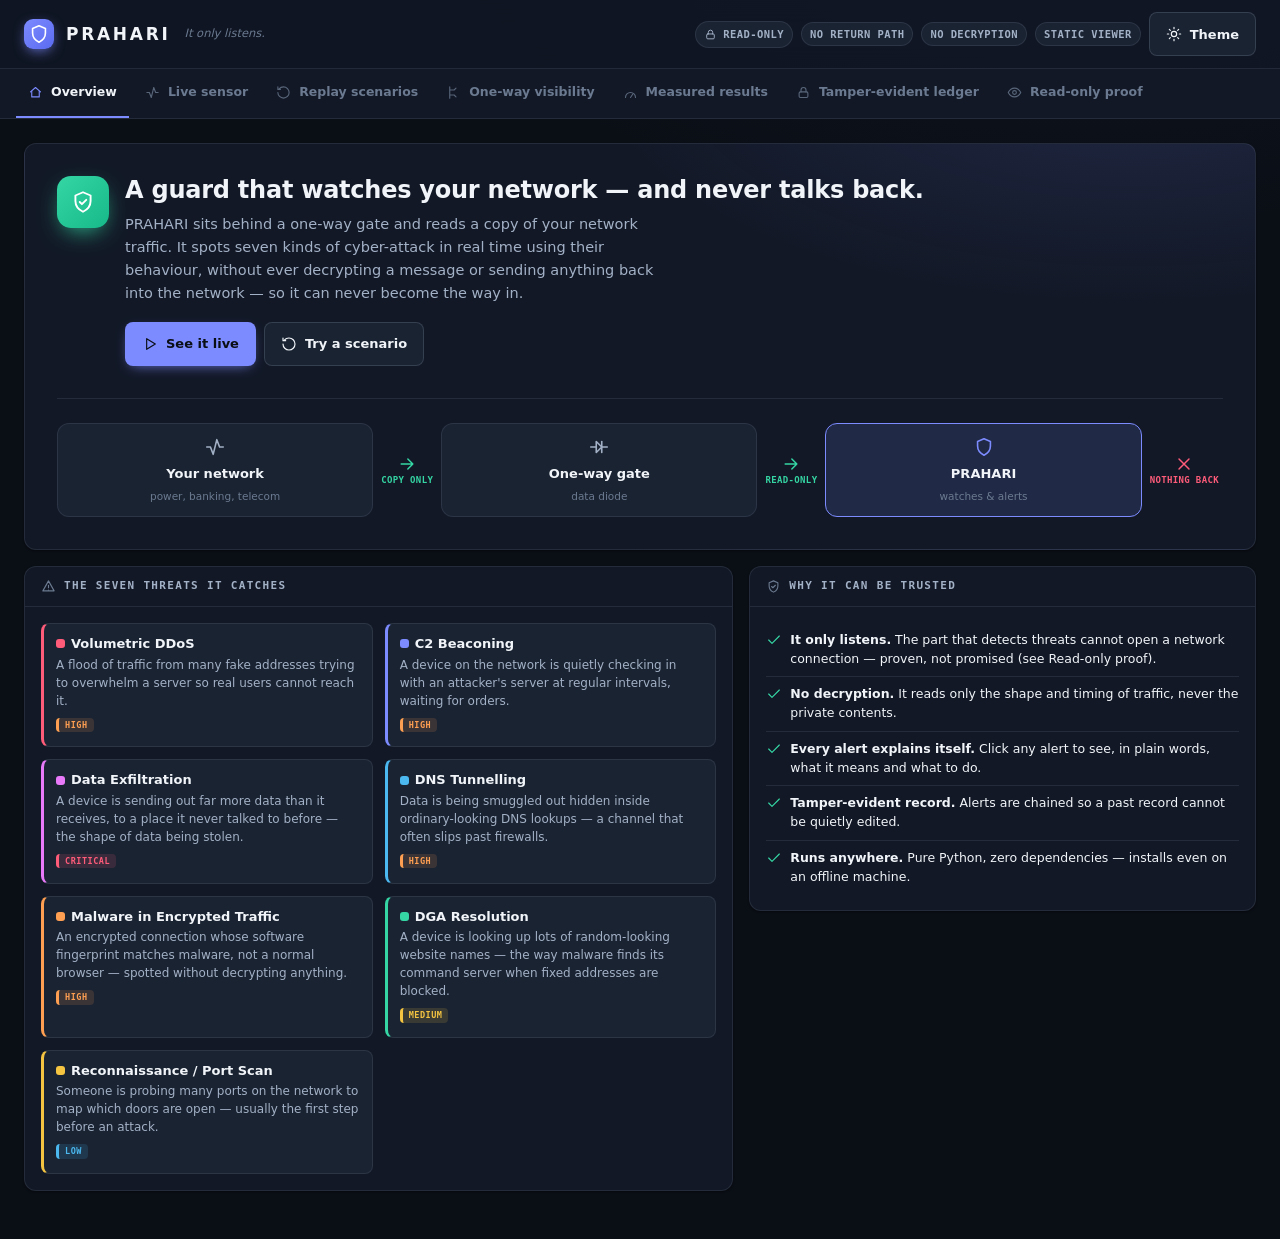
==== commit 6e915afc: "Make it understandable to anyone: plain-English threats, status hero, Overview A jury includes non-t" ====
--- a/web/public/index.html
+++ b/web/public/index.html
@@ -27,6 +27,13 @@
     <symbol id="i-sun" viewBox="0 0 24 24"><circle cx="12" cy="12" r="4"/><path d="M12 2v2M12 20v2M4 12H2M22 12h-2M5 5l1.5 1.5M17.5 17.5L19 19M19 5l-1.5 1.5M6.5 17.5L5 19"/></symbol>
     <symbol id="i-info" viewBox="0 0 24 24"><circle cx="12" cy="12" r="9"/><path d="M12 11v5M12 8v.5"/></symbol>
     <symbol id="i-search" viewBox="0 0 24 24"><circle cx="11" cy="11" r="7"/><path d="M20 20l-4-4"/></symbol>
+    <symbol id="i-home" viewBox="0 0 24 24"><path d="M4 11l8-7 8 7"/><path d="M6 10v9h12v-9"/></symbol>
+    <symbol id="i-download" viewBox="0 0 24 24"><path d="M12 3v12M7 11l5 5 5-5M5 21h14"/></symbol>
+    <symbol id="i-shield-check" viewBox="0 0 24 24"><path d="M12 3l7 3v5c0 4.5-3 8-7 10-4-2-7-5.5-7-10V6z"/><path d="M9 12l2 2 4-4"/></symbol>
+    <symbol id="i-diode" viewBox="0 0 24 24"><path d="M3 12h6M15 12h6"/><path d="M9 6v12l6-6-6-6z"/><path d="M15 6v12"/></symbol>
+    <symbol id="i-arrow" viewBox="0 0 24 24"><path d="M5 12h14M13 6l6 6-6 6"/></symbol>
+    <symbol id="i-filter" viewBox="0 0 24 24"><path d="M3 5h18l-7 8v6l-4-2v-4z"/></symbol>
+    <symbol id="i-trash" viewBox="0 0 24 24"><path d="M4 7h16M9 7V4h6v3M6 7l1 13h10l1-13"/></symbol>
   </defs>
 </svg>
 
@@ -50,7 +57,8 @@
 </header>
 
 <nav class="tabs" role="tablist" id="tabs">
-  <button role="tab" data-tab="live" aria-selected="true"><svg class="ico"><use href="#i-activity"/></svg>Live sensor</button>
+  <button role="tab" data-tab="overview" aria-selected="true"><svg class="ico"><use href="#i-home"/></svg>Overview</button>
+  <button role="tab" data-tab="live" aria-selected="false"><svg class="ico"><use href="#i-activity"/></svg>Live sensor</button>
   <button role="tab" data-tab="replay" aria-selected="false"><svg class="ico"><use href="#i-replay"/></svg>Replay scenarios</button>
   <button role="tab" data-tab="degraded" aria-selected="false"><svg class="ico"><use href="#i-split"/></svg>One-way visibility</button>
   <button role="tab" data-tab="metrics" aria-selected="false"><svg class="ico"><use href="#i-gauge"/></svg>Measured results</button>
@@ -59,9 +67,66 @@
 </nav>
 
 <main>
+  <!-- ===================== OVERVIEW ===================== -->
+  <section id="tab-overview" class="tabpane">
+    <div class="hero card">
+      <div class="hero-main">
+        <span class="hero-badge"><svg class="ico ico-lg"><use href="#i-shield-check"/></svg></span>
+        <div>
+          <h2 class="hero-title">A guard that watches your network — and never talks back.</h2>
+          <p class="hero-sub">PRAHARI sits behind a one-way gate and reads a copy of your
+            network traffic. It spots seven kinds of cyber-attack in real time using their
+            behaviour, without ever decrypting a message or sending anything back into the
+            network — so it can never become the way in.</p>
+          <div class="hero-cta">
+            <button class="btn" data-goto="live"><svg class="ico"><use href="#i-play"/></svg>See it live</button>
+            <button class="btn ghost" data-goto="replay"><svg class="ico"><use href="#i-replay"/></svg>Try a scenario</button>
+          </div>
+        </div>
+      </div>
+      <div class="flow" aria-label="How data flows: network to one-way gate to PRAHARI, nothing returns">
+        <div class="flow-node"><svg class="ico ico-lg"><use href="#i-activity"/></svg><b>Your network</b><span>power, banking, telecom</span></div>
+        <div class="flow-link"><svg class="ico"><use href="#i-arrow"/></svg><em>copy only</em></div>
+        <div class="flow-node"><svg class="ico ico-lg"><use href="#i-diode"/></svg><b>One-way gate</b><span>data diode</span></div>
+        <div class="flow-link"><svg class="ico"><use href="#i-arrow"/></svg><em>read-only</em></div>
+        <div class="flow-node accent"><svg class="ico ico-lg"><use href="#i-shield"/></svg><b>PRAHARI</b><span>watches &amp; alerts</span></div>
+        <div class="flow-link muted"><svg class="ico"><use href="#i-x"/></svg><em>nothing back</em></div>
+      </div>
+    </div>
+
+    <div class="stack2" style="margin-top:var(--s4)">
+      <div class="card">
+        <h2><svg class="ico"><use href="#i-alert"/></svg>The seven threats it catches</h2>
+        <div class="body"><div id="threat-legend" class="threat-grid"></div></div>
+      </div>
+      <div class="card">
+        <h2><svg class="ico"><use href="#i-shield-check"/></svg>Why it can be trusted</h2>
+        <div class="body">
+          <ul class="posture">
+            <li><svg class="ico"><use href="#i-check"/></svg><span><b>It only listens.</b> The part that detects threats cannot open a network connection — proven, not promised (see Read-only proof).</span></li>
+            <li><svg class="ico"><use href="#i-check"/></svg><span><b>No decryption.</b> It reads only the shape and timing of traffic, never the private contents.</span></li>
+            <li><svg class="ico"><use href="#i-check"/></svg><span><b>Every alert explains itself.</b> Click any alert to see, in plain words, what it means and what to do.</span></li>
+            <li><svg class="ico"><use href="#i-check"/></svg><span><b>Tamper-evident record.</b> Alerts are chained so a past record cannot be quietly edited.</span></li>
+            <li><svg class="ico"><use href="#i-check"/></svg><span><b>Runs anywhere.</b> Pure Python, zero dependencies — installs even on an offline machine.</span></li>
+          </ul>
+        </div>
+      </div>
+    </div>
+  </section>
+
   <!-- ===================== LIVE ===================== -->
-  <section id="tab-live" class="tabpane">
+  <section id="tab-live" class="tabpane" hidden>
     <div id="live-unavailable" class="banner" hidden></div>
+
+    <!-- at-a-glance status for a non-expert -->
+    <div id="status-hero" class="status-hero secure">
+      <span class="status-dot"></span>
+      <div class="status-text">
+        <b id="status-headline">System secure</b>
+        <span id="status-detail">The sensor is idle. Start it to begin watching for threats.</span>
+      </div>
+      <div class="status-counts" id="status-counts"></div>
+    </div>
 
     <div class="controls">
       <div class="field">
@@ -83,16 +148,34 @@
       <div class="card">
         <h2><svg class="ico"><use href="#i-alert"/></svg>Live alerts <span class="muted" id="live-alert-count"></span>
           <span class="grow"></span>
-          <span class="subtle">newest first · click a row for evidence</span>
+          <span class="subtle">newest first · click a row to understand it</span>
         </h2>
+        <div class="toolbar">
+          <div class="search">
+            <svg class="ico ico-sm"><use href="#i-search"/></svg>
+            <input type="search" id="alert-search" placeholder="Search source, threat, evidence…" aria-label="Search alerts">
+          </div>
+          <div class="filter-chips" id="sev-filter" role="group" aria-label="Filter by severity">
+            <button class="fchip active" data-sev="all">All</button>
+            <button class="fchip" data-sev="critical">Critical</button>
+            <button class="fchip" data-sev="high">High</button>
+            <button class="fchip" data-sev="medium">Medium</button>
+            <button class="fchip" data-sev="low">Low</button>
+          </div>
+          <span class="grow"></span>
+          <button class="btn ghost sm" id="export-btn" title="Download alerts as CSV">
+            <svg class="ico ico-sm"><use href="#i-download"/></svg>Export</button>
+          <button class="btn ghost sm" id="clear-btn" title="Clear the view (does not touch the record)">
+            <svg class="ico ico-sm"><use href="#i-trash"/></svg>Clear</button>
+        </div>
         <div class="tablewrap">
           <table>
             <thead><tr>
               <th>Time</th><th>Severity</th><th>Threat</th>
-              <th>Source → Destination</th><th>Evidence</th><th class="num">Conf</th>
+              <th>Source → Destination</th><th>Evidence</th><th class="num">Confidence</th>
             </tr></thead>
-            <tbody id="live-alerts">
-              <tr><td colspan="6" class="empty">Start the sensor, then launch an attack — alerts stream in as the engine raises them.</td></tr>
+            <tbody id="live-alerts" aria-live="polite">
+              <tr><td colspan="6" class="empty"><svg class="ico"><use href="#i-activity"/></svg>Start the sensor, then launch an attack — alerts stream in as the engine raises them.</td></tr>
             </tbody>
           </table>
         </div>
--- a/web/public/styles.css
+++ b/web/public/styles.css
@@ -369,3 +369,99 @@
   main { padding: var(--s4) var(--s4) var(--s7); }
   .brand .tag { display: none; }
 }
+
+/* ============================================================================
+   Overview, status hero, toolbar — the layman-facing additions
+   ============================================================================ */
+.stack2 { display: grid; grid-template-columns: 1.4fr 1fr; gap: var(--s4); align-items: start; }
+@media (max-width: 1000px) { .stack2 { grid-template-columns: 1fr; } }
+
+/* hero */
+.hero { padding: var(--s6); background:
+    radial-gradient(900px 400px at 90% -20%, var(--tint-accent), transparent 60%), var(--surface); }
+.hero-main { display: flex; gap: var(--s4); align-items: flex-start; }
+.hero-badge { width: 52px; height: 52px; border-radius: 14px; flex: none; display: grid; place-items: center;
+  background: linear-gradient(135deg, var(--good), #17b98a); color: #fff; box-shadow: 0 8px 24px -8px var(--good); }
+.hero-badge .ico { stroke: #fff; width: 26px; height: 26px; }
+.hero-title { margin: 0; font: 700 24px/1.2 var(--sans); letter-spacing: -.01em; }
+.hero-sub { margin: var(--s2) 0 0; color: var(--ink-2); font-size: 14.5px; line-height: 1.6; max-width: 60ch; }
+.hero-cta { display: flex; gap: var(--s2); margin-top: var(--s4); flex-wrap: wrap; }
+
+/* flow diagram */
+.flow { display: flex; align-items: stretch; gap: var(--s1); flex-wrap: wrap; margin-top: var(--s6);
+  padding-top: var(--s5); border-top: 1px solid var(--border); }
+.flow-node { flex: 1 1 120px; min-width: 100px; display: flex; flex-direction: column; align-items: center;
+  text-align: center; gap: 4px; padding: var(--s3); border: 1px solid var(--border); border-radius: var(--radius);
+  background: var(--surface-2); }
+.flow-node .ico { color: var(--ink-2); margin-bottom: 2px; }
+.flow-node.accent { border-color: var(--accent); background: var(--tint-accent); }
+.flow-node.accent .ico { color: var(--accent); }
+.flow-node b { font-size: 13px; } .flow-node span { font-size: 10.5px; color: var(--ink-3); }
+.flow-link { display: flex; flex-direction: column; align-items: center; justify-content: center; gap: 2px;
+  padding: 0 var(--s1); color: var(--good); min-width: 54px; }
+.flow-link .ico { width: 20px; height: 20px; }
+.flow-link em { font-style: normal; font: 600 9px/1 var(--mono); text-transform: uppercase; letter-spacing: .04em; }
+.flow-link.muted { color: var(--critical); }
+
+/* threat legend grid */
+.threat-grid { display: grid; grid-template-columns: repeat(auto-fill, minmax(230px, 1fr)); gap: var(--s3); }
+.threat-card { border: 1px solid var(--border); border-radius: var(--radius-sm); padding: var(--s3);
+  background: var(--surface-2); border-left-width: 3px; }
+.threat-card h3 { margin: 0 0 4px; font: 700 13px/1.2 var(--sans); display: flex; align-items: center; gap: 6px; }
+.threat-card h3 .dot { width: 9px; height: 9px; border-radius: 3px; flex: none; }
+.threat-card p { margin: 0; font-size: 12px; line-height: 1.5; color: var(--ink-2); }
+.threat-card .sevtag { font: 700 8.5px/1 var(--mono); text-transform: uppercase; letter-spacing: .06em;
+  padding: 3px 6px; border-radius: 4px; margin-top: var(--s2); display: inline-block; }
+
+/* status hero (Live tab) */
+.status-hero { display: flex; align-items: center; gap: var(--s4); padding: var(--s4) var(--s5);
+  border-radius: var(--radius); margin-bottom: var(--s4); border: 1px solid var(--border);
+  transition: background var(--dur) var(--ease), border-color var(--dur) var(--ease); }
+.status-hero .status-dot { width: 16px; height: 16px; border-radius: 50%; flex: none; }
+.status-hero .status-text { display: flex; flex-direction: column; gap: 2px; }
+.status-hero .status-text b { font: 700 18px/1.1 var(--sans); }
+.status-hero .status-text span { font-size: 12.5px; color: var(--ink-2); }
+.status-hero .status-counts { margin-left: auto; display: flex; gap: var(--s2); flex-wrap: wrap; }
+.status-hero .scount { display: flex; align-items: center; gap: 5px; font: 700 12px var(--mono);
+  padding: 5px 9px; border-radius: 999px; background: var(--surface); border: 1px solid var(--border); }
+.status-hero .scount .dot { width: 8px; height: 8px; border-radius: 50%; }
+.status-hero.secure { background: var(--tint-good); border-color: transparent; }
+.status-hero.secure .status-dot { background: var(--good); box-shadow: 0 0 0 4px var(--tint-good); }
+.status-hero.elevated { background: var(--tint-medium); border-color: transparent; }
+.status-hero.elevated .status-dot { background: var(--medium); }
+.status-hero.attack { background: var(--tint-critical); border-color: transparent; }
+.status-hero.attack .status-dot { background: var(--critical); animation: pulse 1.4s var(--ease) infinite; }
+@media (max-width: 640px) { .status-hero { flex-wrap: wrap; } .status-hero .status-counts { margin-left: 0; width: 100%; } }
+
+/* toolbar (search / filter / export) */
+.toolbar { display: flex; gap: var(--s2); align-items: center; flex-wrap: wrap;
+  padding: var(--s2) var(--s4); border-bottom: 1px solid var(--border); background: var(--surface-2); }
+.search { display: flex; align-items: center; gap: 6px; background: var(--surface); border: 1px solid var(--border-2);
+  border-radius: var(--radius-sm); padding: 0 10px; min-width: 200px; flex: 1 1 200px; max-width: 340px; }
+.search .ico { color: var(--ink-3); }
+.search input { border: 0; background: none; padding: 9px 0; color: var(--ink); font: 12.5px var(--sans); width: 100%; min-height: 0; }
+.search input:focus { outline: none; }
+.filter-chips { display: flex; gap: 4px; flex-wrap: wrap; }
+.fchip { appearance: none; cursor: pointer; font: 600 11px var(--sans); padding: 6px 11px; min-height: 34px;
+  border-radius: 999px; border: 1px solid var(--border-2); background: var(--surface); color: var(--ink-2);
+  transition: all var(--dur) var(--ease); }
+.fchip:hover { border-color: var(--accent); color: var(--ink); }
+.fchip.active { background: var(--accent); color: var(--accent-ink); border-color: transparent; }
+button.btn.sm { min-height: 34px; padding: 6px 11px; font-size: 12px; }
+
+/* confidence bar */
+.conf { display: flex; align-items: center; gap: 7px; justify-content: flex-end; }
+.conf-bar { width: 46px; height: 6px; border-radius: 3px; background: var(--surface-3); overflow: hidden; flex: none; }
+.conf-bar i { display: block; height: 100%; border-radius: 3px; }
+.conf-val { font: 700 10px/1 var(--mono); color: var(--ink-2); min-width: 30px; text-align: right; }
+
+/* drawer plain-english explainer */
+.explain { background: var(--surface-2); border: 1px solid var(--border); border-left: 3px solid var(--accent);
+  border-radius: var(--radius-sm); padding: var(--s3); margin-bottom: var(--s4); }
+.explain h3 { margin: 0 0 6px; font: 700 14px/1.2 var(--sans); }
+.explain p { margin: 0 0 var(--s2); font-size: 13px; line-height: 1.55; color: var(--ink); }
+.explain .row { display: flex; gap: 8px; margin-top: var(--s2); font-size: 12.5px; align-items: flex-start; }
+.explain .row .lbl { font: 700 9.5px/1.5 var(--mono); text-transform: uppercase; letter-spacing: .06em;
+  color: var(--ink-3); min-width: 74px; flex: none; }
+.explain .row .txt { color: var(--ink-2); line-height: 1.5; }
+.explain .analogy { font-style: italic; color: var(--ink-2); }
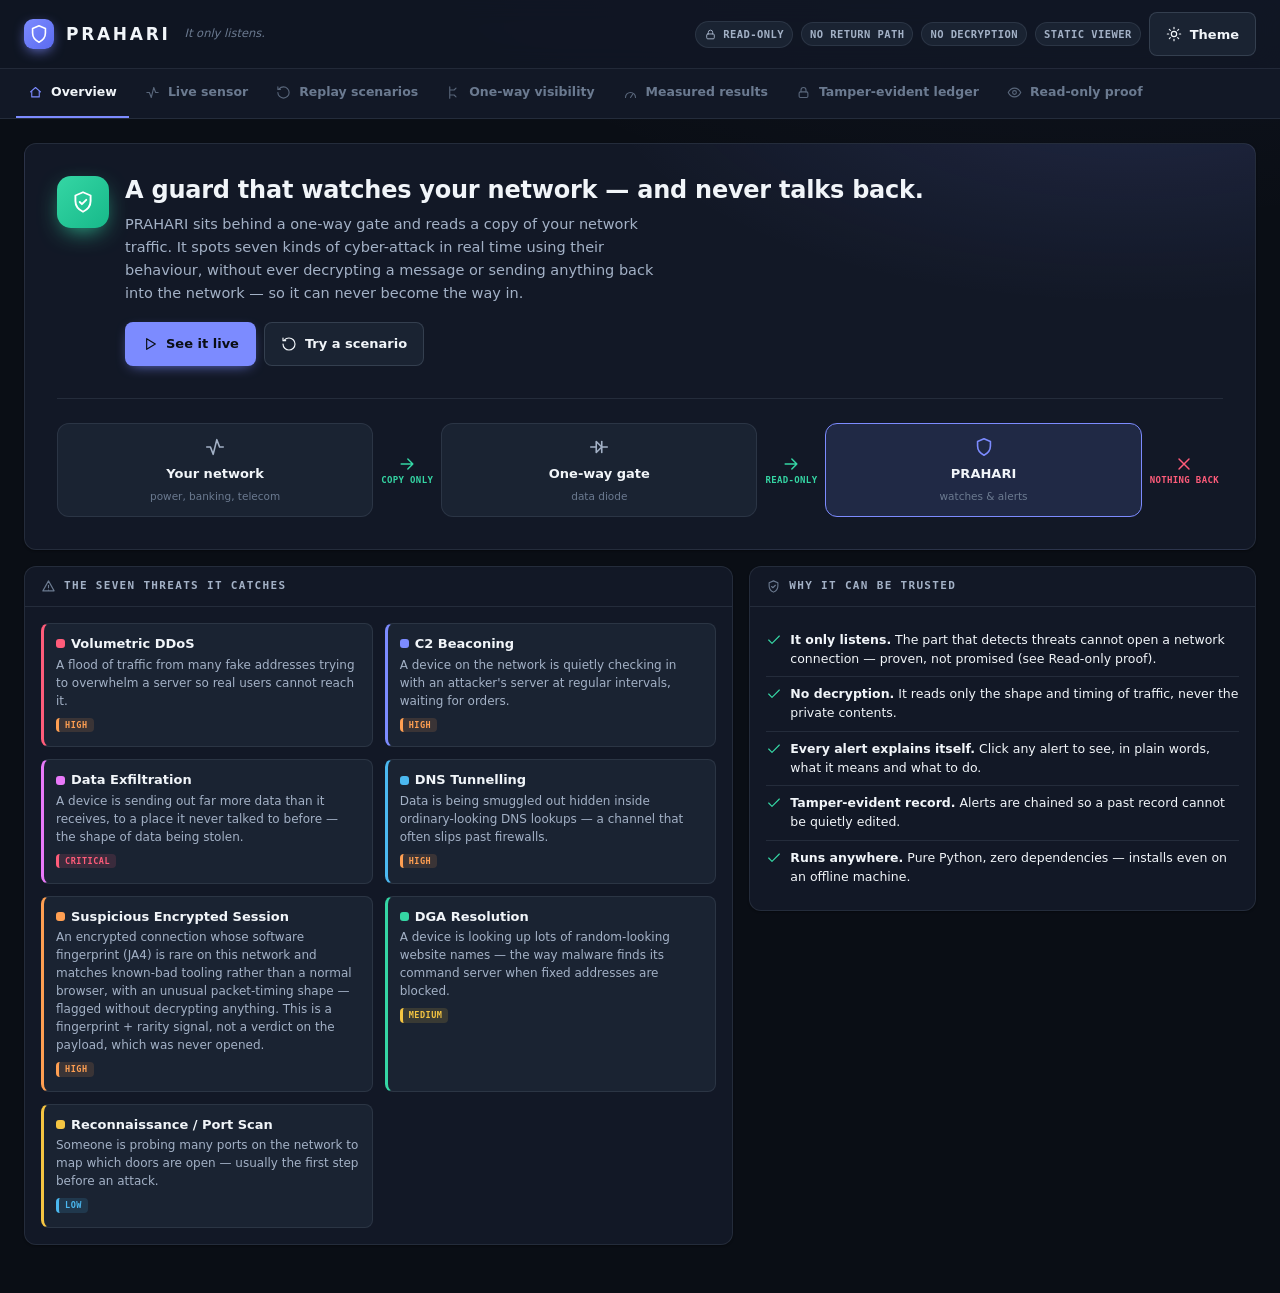
==== commit d3d099db: "Streaming PCAP read + confusion matrix in the demo - read_capture streams a large classic pcap one p" ====
--- a/web/public/index.html
+++ b/web/public/index.html
@@ -68,7 +68,7 @@
 
 <main>
   <!-- ===================== OVERVIEW ===================== -->
-  <section id="tab-overview" class="tabpane">
+  <section id="tab-overview" class="tabpane" role="tabpanel" tabindex="0" aria-label="overview">
     <div class="hero card">
       <div class="hero-main">
         <span class="hero-badge"><svg class="ico ico-lg"><use href="#i-shield-check"/></svg></span>
@@ -115,7 +115,7 @@
   </section>
 
   <!-- ===================== LIVE ===================== -->
-  <section id="tab-live" class="tabpane" hidden>
+  <section id="tab-live" class="tabpane" role="tabpanel" tabindex="0" aria-label="live" hidden>
     <div id="live-unavailable" class="banner" hidden></div>
 
     <!-- at-a-glance status for a non-expert -->
@@ -207,7 +207,7 @@
   </section>
 
   <!-- ===================== REPLAY ===================== -->
-  <section id="tab-replay" class="tabpane" hidden>
+  <section id="tab-replay" class="tabpane" role="tabpanel" tabindex="0" aria-label="replay" hidden>
     <div class="controls">
       <div class="field">
         <label for="scenario">Scenario</label>
@@ -247,7 +247,7 @@
   </section>
 
   <!-- ===================== DEGRADED ===================== -->
-  <section id="tab-degraded" class="tabpane" hidden>
+  <section id="tab-degraded" class="tabpane" role="tabpanel" tabindex="0" aria-label="degraded" hidden>
     <div class="card"><div class="body">
       <p style="margin-top:0"><b>What "unidirectional" means here.</b> We assume the diode carries a TAP copy of
         <b>both</b> directions of each flow. The stricter reading — only one direction ever visible — breaks
@@ -266,7 +266,7 @@
   </section>
 
   <!-- ===================== METRICS ===================== -->
-  <section id="tab-metrics" class="tabpane" hidden>
+  <section id="tab-metrics" class="tabpane" role="tabpanel" tabindex="0" aria-label="metrics" hidden>
     <div class="split">
       <div class="card">
         <h2>Held-out evaluation</h2>
@@ -279,6 +279,12 @@
       </div>
       <div class="stack">
         <div class="card">
+          <h2>Strict confusion matrix</h2>
+          <div class="body"><div class="tablewrap" id="metrics-confusion"></div>
+            <p class="note">Rows = true class, columns = predicted (primary). Strict — no class-equivalence credit. The one off-diagonal entry is the single residual error we do not hide.</p>
+          </div>
+        </div>
+        <div class="card">
           <h2>Beacon recall vs C2 jitter</h2>
           <div class="body"><div id="sweep-chart"></div>
             <p class="note">A detector that works only at zero jitter does not work. Recall is reported across the range, not as one number.</p>
@@ -290,7 +296,7 @@
   </section>
 
   <!-- ===================== LEDGER ===================== -->
-  <section id="tab-ledger" class="tabpane" hidden>
+  <section id="tab-ledger" class="tabpane" role="tabpanel" tabindex="0" aria-label="ledger" hidden>
     <div class="card"><div class="body">
       <p style="margin-top:0">Every alert is appended to a <b>SHA-256 hash-chained</b> log. It is not a blockchain — it is
         tamper-<i>evident</i>: change one byte of one past alert and re-walking the chain names the record that broke.
@@ -304,7 +310,7 @@
   </section>
 
   <!-- ===================== PROOF ===================== -->
-  <section id="tab-proof" class="tabpane" hidden>
+  <section id="tab-proof" class="tabpane" role="tabpanel" tabindex="0" aria-label="proof" hidden>
     <div class="card"><div class="body">
       <p style="margin-top:0">Constraint (a): the sensor sits behind a diode — traffic in, nothing back. Before any detection,
         here is the property everything depends on. This walks the syntax tree of every module in the detection path and
--- a/web/public/styles.css
+++ b/web/public/styles.css
@@ -465,3 +465,11 @@
   color: var(--ink-3); min-width: 74px; flex: none; }
 .explain .row .txt { color: var(--ink-2); line-height: 1.5; }
 .explain .analogy { font-style: italic; color: var(--ink-2); }
+
+/* strict confusion matrix (metrics tab) */
+table.confusion { font-size: 11px; border-collapse: collapse; width: 100%; }
+table.confusion th, table.confusion td { padding: 4px 6px; text-align: center; border: 1px solid var(--border); }
+table.confusion th { color: var(--muted); font-weight: 600; }
+table.confusion td.diag { background: var(--tint-good); color: var(--good); font-weight: 700; }
+table.confusion td.off { background: var(--tint-critical); color: var(--critical); font-weight: 700; }
+table.confusion td.muted { color: var(--border); }
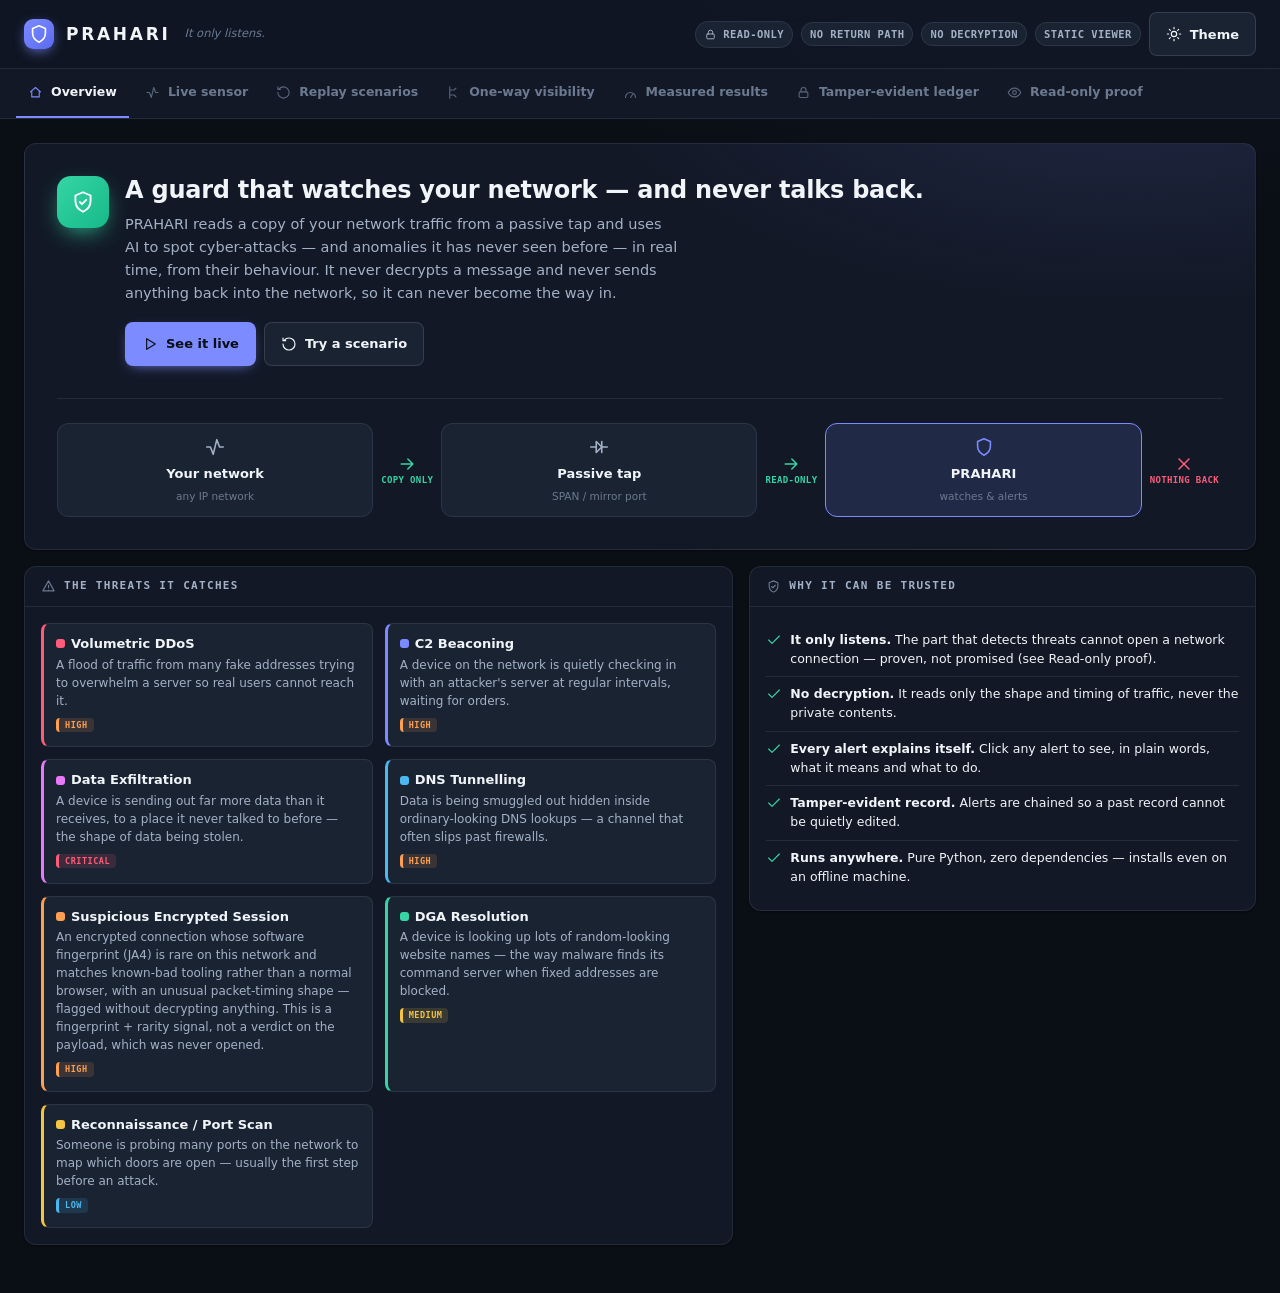
==== commit 52f68de2: "Adapt PRAHARI for the Cyber AI Hackathon 2026 (University of Derby) Reframe the project as a general" ====
--- a/web/public/index.html
+++ b/web/public/index.html
@@ -74,10 +74,10 @@
         <span class="hero-badge"><svg class="ico ico-lg"><use href="#i-shield-check"/></svg></span>
         <div>
           <h2 class="hero-title">A guard that watches your network — and never talks back.</h2>
-          <p class="hero-sub">PRAHARI sits behind a one-way gate and reads a copy of your
-            network traffic. It spots seven kinds of cyber-attack in real time using their
-            behaviour, without ever decrypting a message or sending anything back into the
-            network — so it can never become the way in.</p>
+          <p class="hero-sub">PRAHARI reads a copy of your network traffic from a passive
+            tap and uses AI to spot cyber-attacks — and anomalies it has never seen before —
+            in real time, from their behaviour. It never decrypts a message and never sends
+            anything back into the network, so it can never become the way in.</p>
           <div class="hero-cta">
             <button class="btn" data-goto="live"><svg class="ico"><use href="#i-play"/></svg>See it live</button>
             <button class="btn ghost" data-goto="replay"><svg class="ico"><use href="#i-replay"/></svg>Try a scenario</button>
@@ -85,9 +85,9 @@
         </div>
       </div>
       <div class="flow" aria-label="How data flows: network to one-way gate to PRAHARI, nothing returns">
-        <div class="flow-node"><svg class="ico ico-lg"><use href="#i-activity"/></svg><b>Your network</b><span>power, banking, telecom</span></div>
+        <div class="flow-node"><svg class="ico ico-lg"><use href="#i-activity"/></svg><b>Your network</b><span>any IP network</span></div>
         <div class="flow-link"><svg class="ico"><use href="#i-arrow"/></svg><em>copy only</em></div>
-        <div class="flow-node"><svg class="ico ico-lg"><use href="#i-diode"/></svg><b>One-way gate</b><span>data diode</span></div>
+        <div class="flow-node"><svg class="ico ico-lg"><use href="#i-diode"/></svg><b>Passive tap</b><span>SPAN / mirror port</span></div>
         <div class="flow-link"><svg class="ico"><use href="#i-arrow"/></svg><em>read-only</em></div>
         <div class="flow-node accent"><svg class="ico ico-lg"><use href="#i-shield"/></svg><b>PRAHARI</b><span>watches &amp; alerts</span></div>
         <div class="flow-link muted"><svg class="ico"><use href="#i-x"/></svg><em>nothing back</em></div>
@@ -96,7 +96,7 @@
 
     <div class="stack2" style="margin-top:var(--s4)">
       <div class="card">
-        <h2><svg class="ico"><use href="#i-alert"/></svg>The seven threats it catches</h2>
+        <h2><svg class="ico"><use href="#i-alert"/></svg>The threats it catches</h2>
         <div class="body"><div id="threat-legend" class="threat-grid"></div></div>
       </div>
       <div class="card">
@@ -249,10 +249,11 @@
   <!-- ===================== DEGRADED ===================== -->
   <section id="tab-degraded" class="tabpane" role="tabpanel" tabindex="0" aria-label="degraded" hidden>
     <div class="card"><div class="body">
-      <p style="margin-top:0"><b>What "unidirectional" means here.</b> We assume the diode carries a TAP copy of
-        <b>both</b> directions of each flow. The stricter reading — only one direction ever visible — breaks
-        SYN/SYN-ACK completion, the out/in byte ratio, NXDOMAIN rate and every server-side TLS field. Rather than
-        argue about it, we discard the reverse direction before the engine and measure what survives.</p>
+      <p style="margin-top:0"><b>Degrading gracefully when visibility is partial.</b> A passive tap normally sees
+        <b>both</b> directions of each flow. But sometimes only one direction is visible (asymmetric routing, a
+        single-direction tap) — which breaks SYN/SYN-ACK completion, the out/in byte ratio, NXDOMAIN rate and every
+        server-side TLS field. Rather than fail silently, we discard the reverse direction before the engine and
+        measure exactly what still survives — the detector degrades honestly instead of going blind.</p>
       <div class="stats" id="degraded-stats" style="margin:12px 0"></div>
       <div class="tablewrap">
         <table>
@@ -298,9 +299,10 @@
   <!-- ===================== LEDGER ===================== -->
   <section id="tab-ledger" class="tabpane" role="tabpanel" tabindex="0" aria-label="ledger" hidden>
     <div class="card"><div class="body">
-      <p style="margin-top:0">Every alert is appended to a <b>SHA-256 hash-chained</b> log. It is not a blockchain — it is
-        tamper-<i>evident</i>: change one byte of one past alert and re-walking the chain names the record that broke.
-        This is what the CERT-In 180-day retention duty actually needs.</p>
+      <p style="margin-top:0">Every alert is appended to a <b>SHA-256 hash-chained</b> log — the <i>digital-trust</i> anchor for the
+        evidence PRAHARI produces. It is not a blockchain; it is tamper-<i>evident</i>: change one byte of one past
+        alert and re-walking the chain names the record that broke. Trustworthy evidence an analyst (or an auditor)
+        can rely on.</p>
       <div style="display:flex;gap:10px;flex-wrap:wrap;margin:12px 0">
         <button class="btn ghost" id="verify-clean">Build &amp; verify a clean chain</button>
         <button class="btn danger" id="verify-tamper">Tamper with one record, then verify</button>
